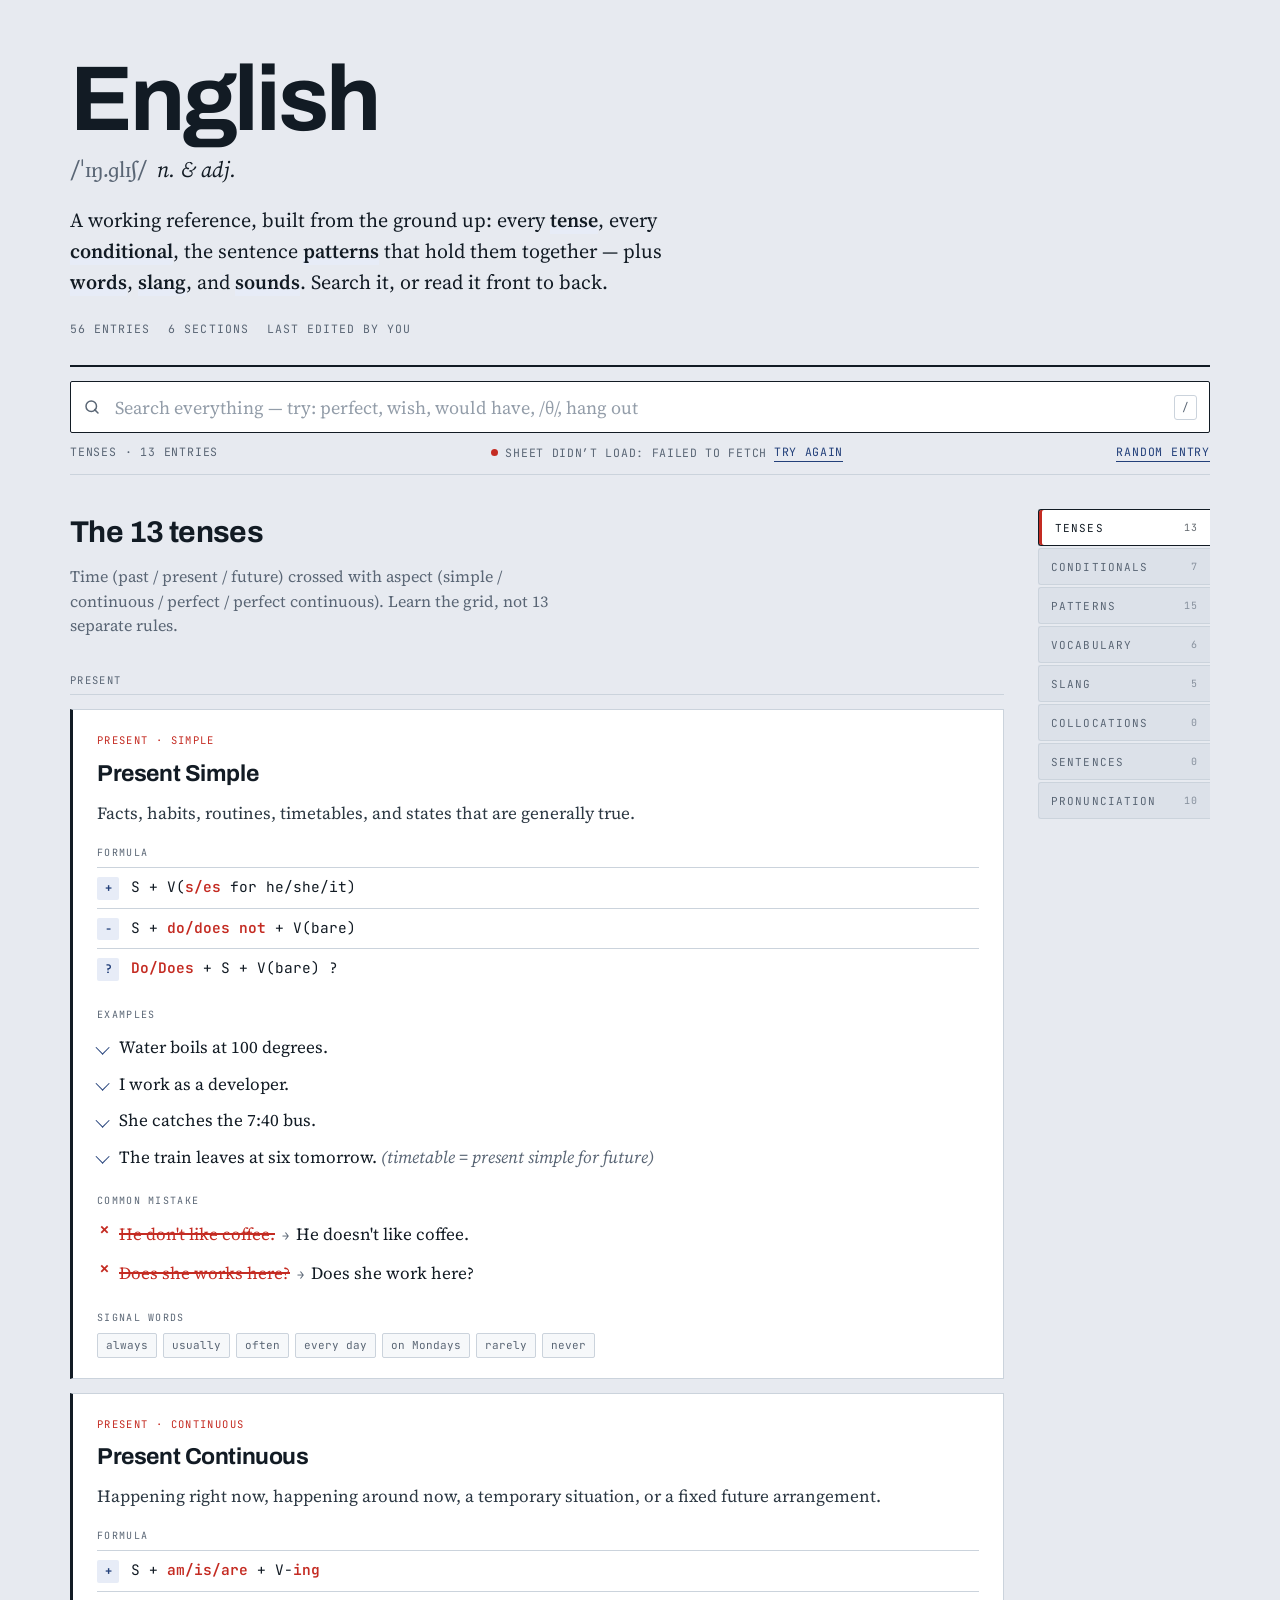
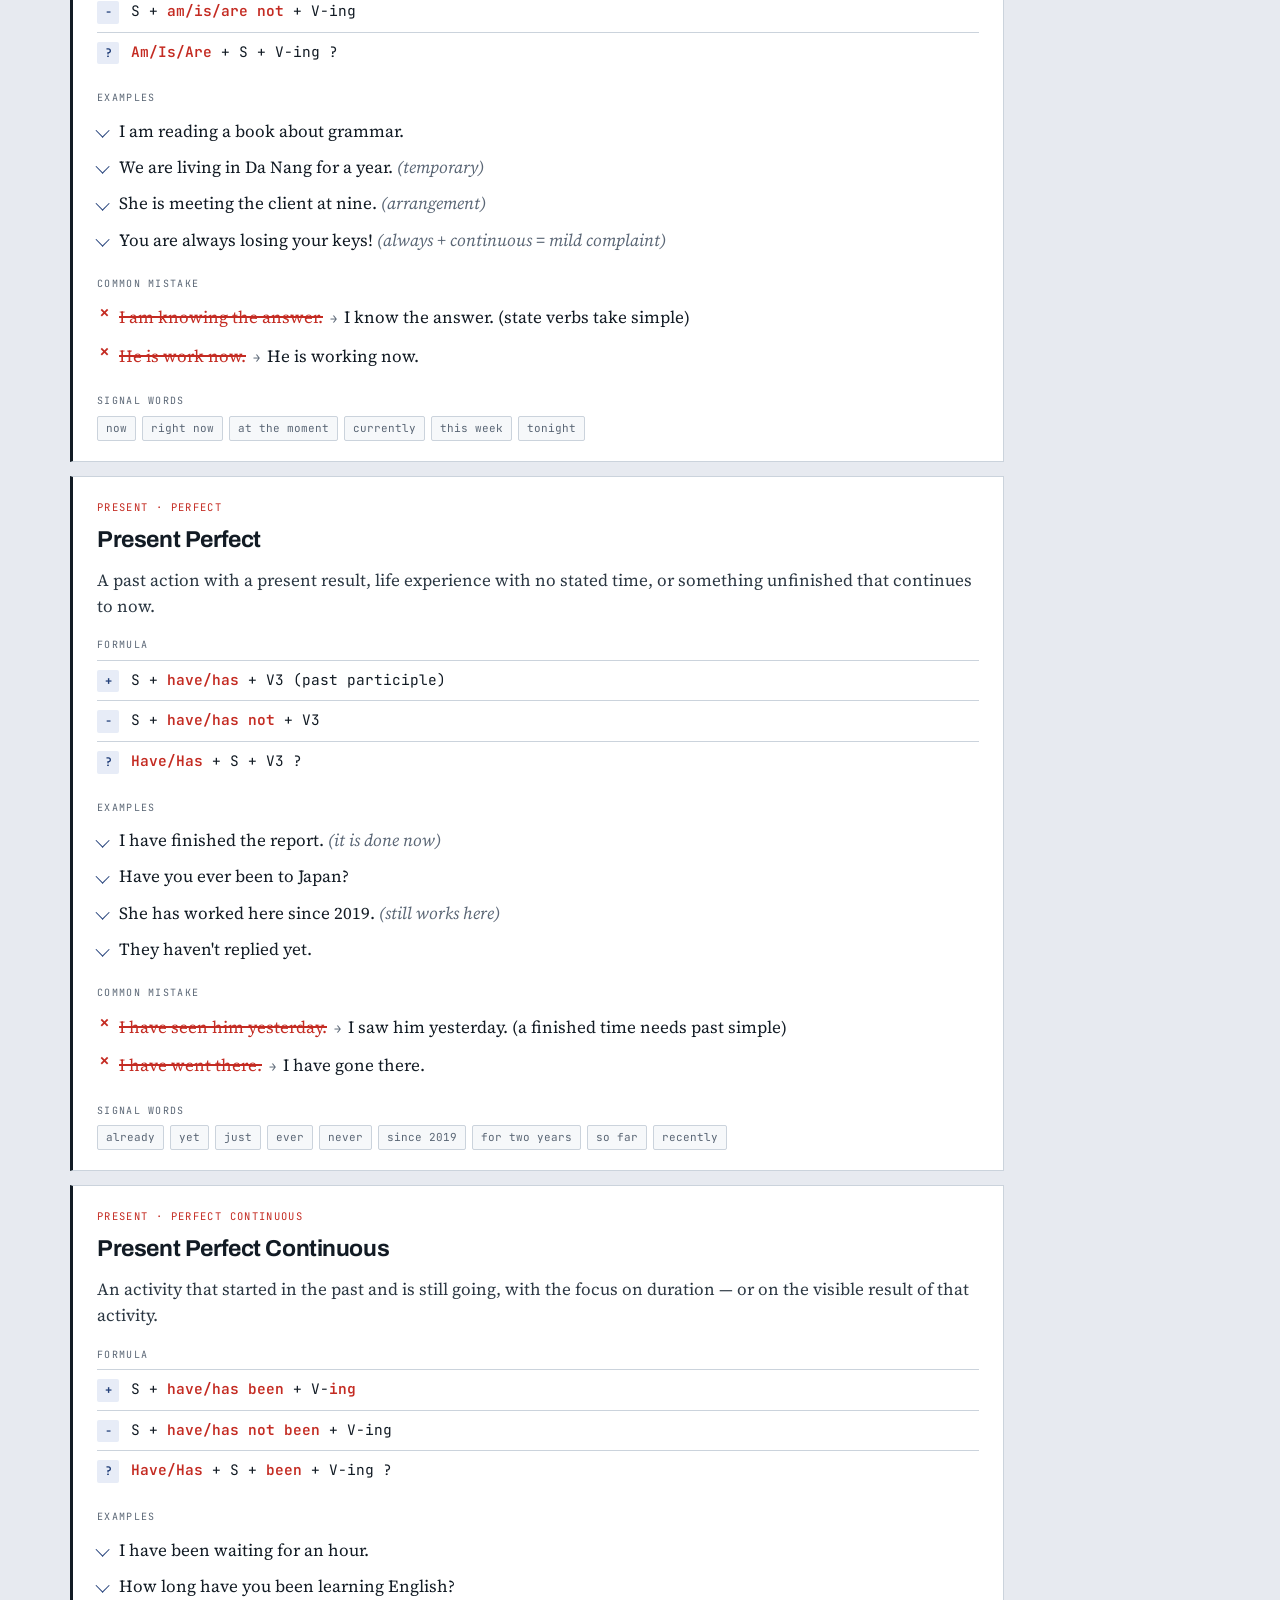
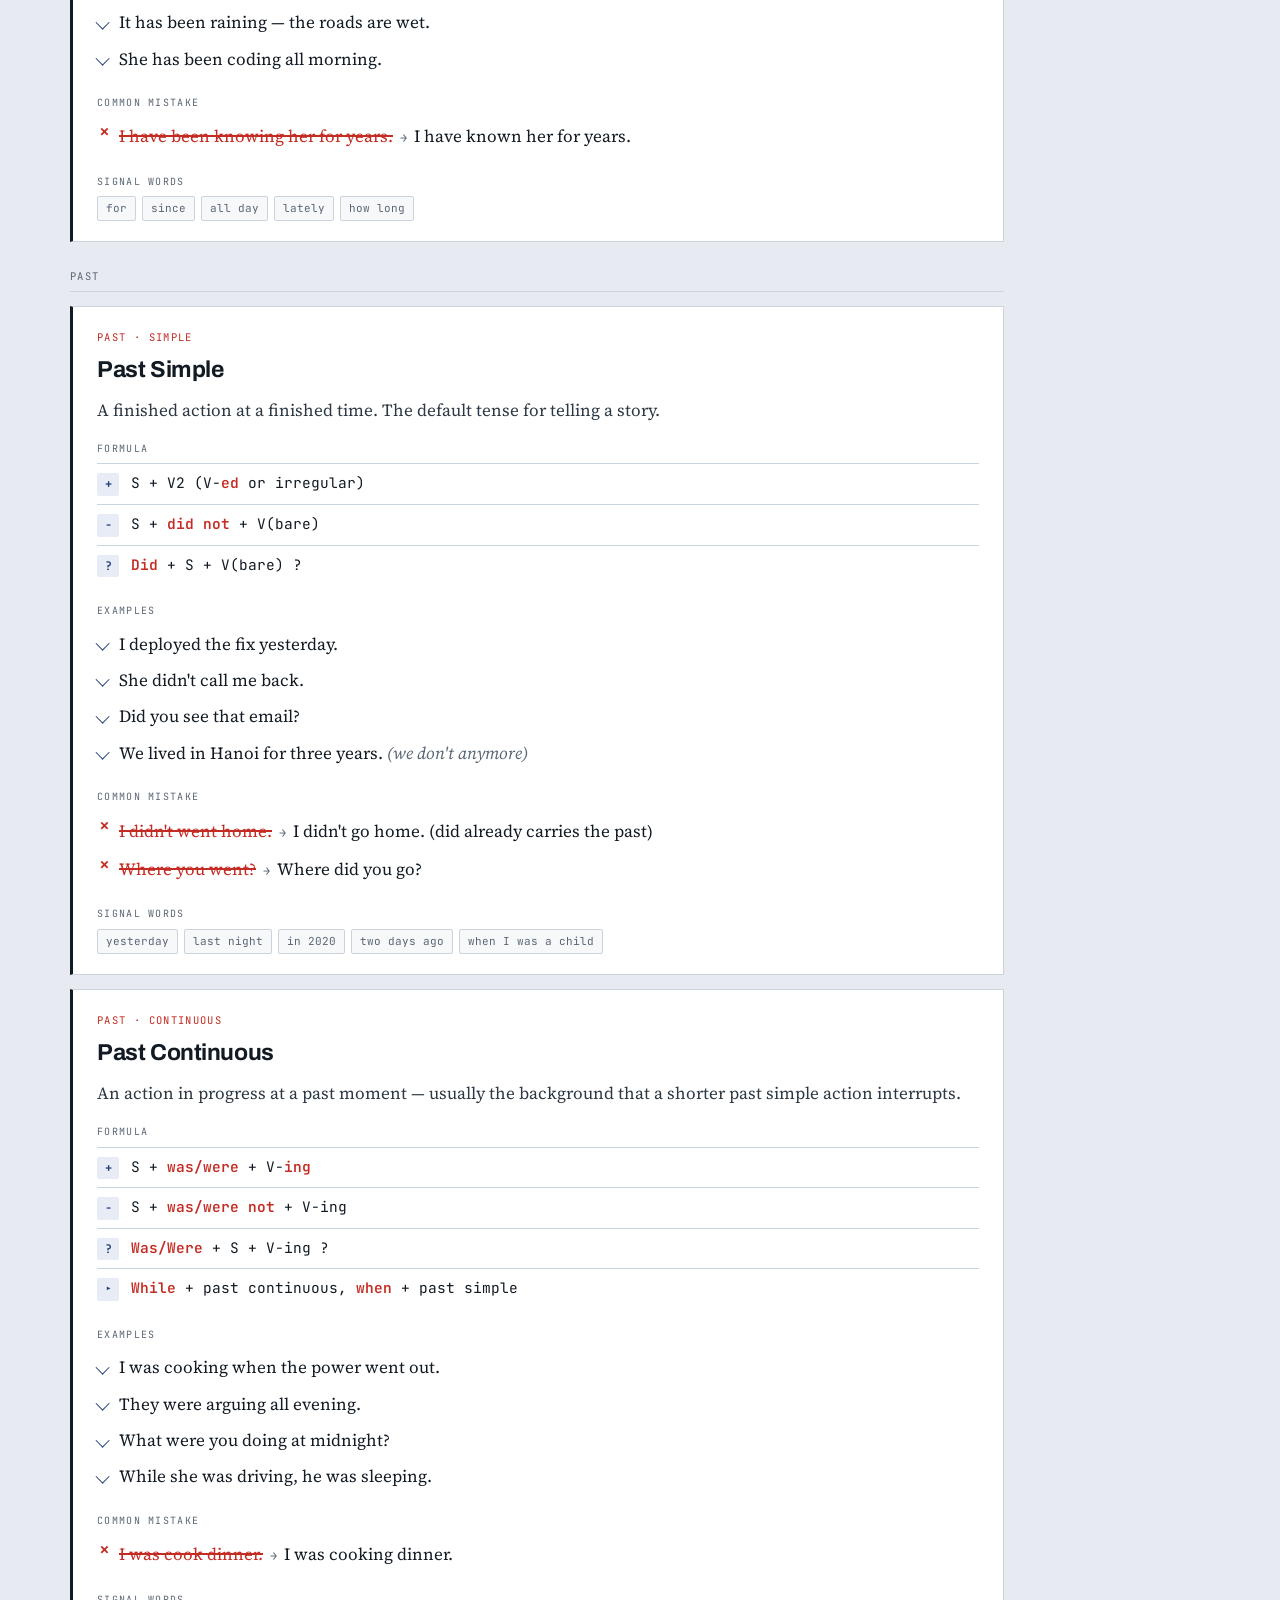
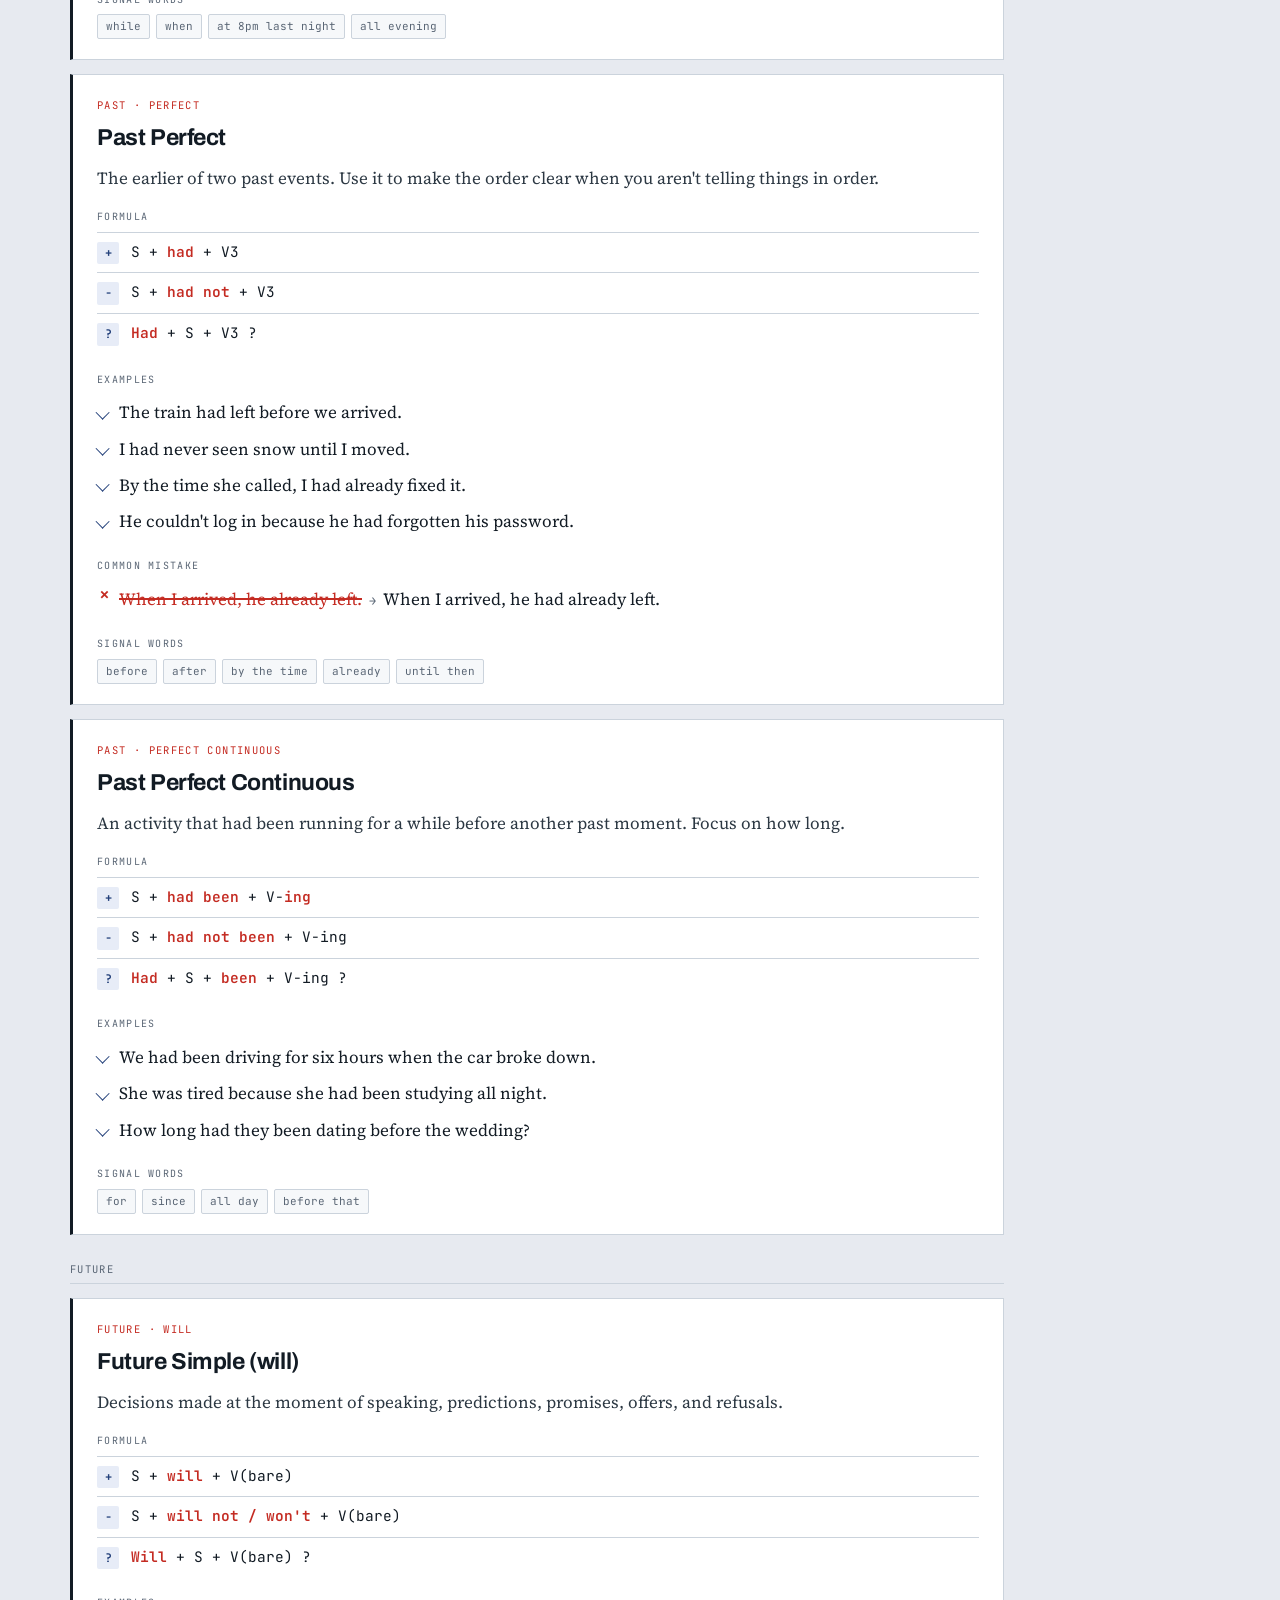
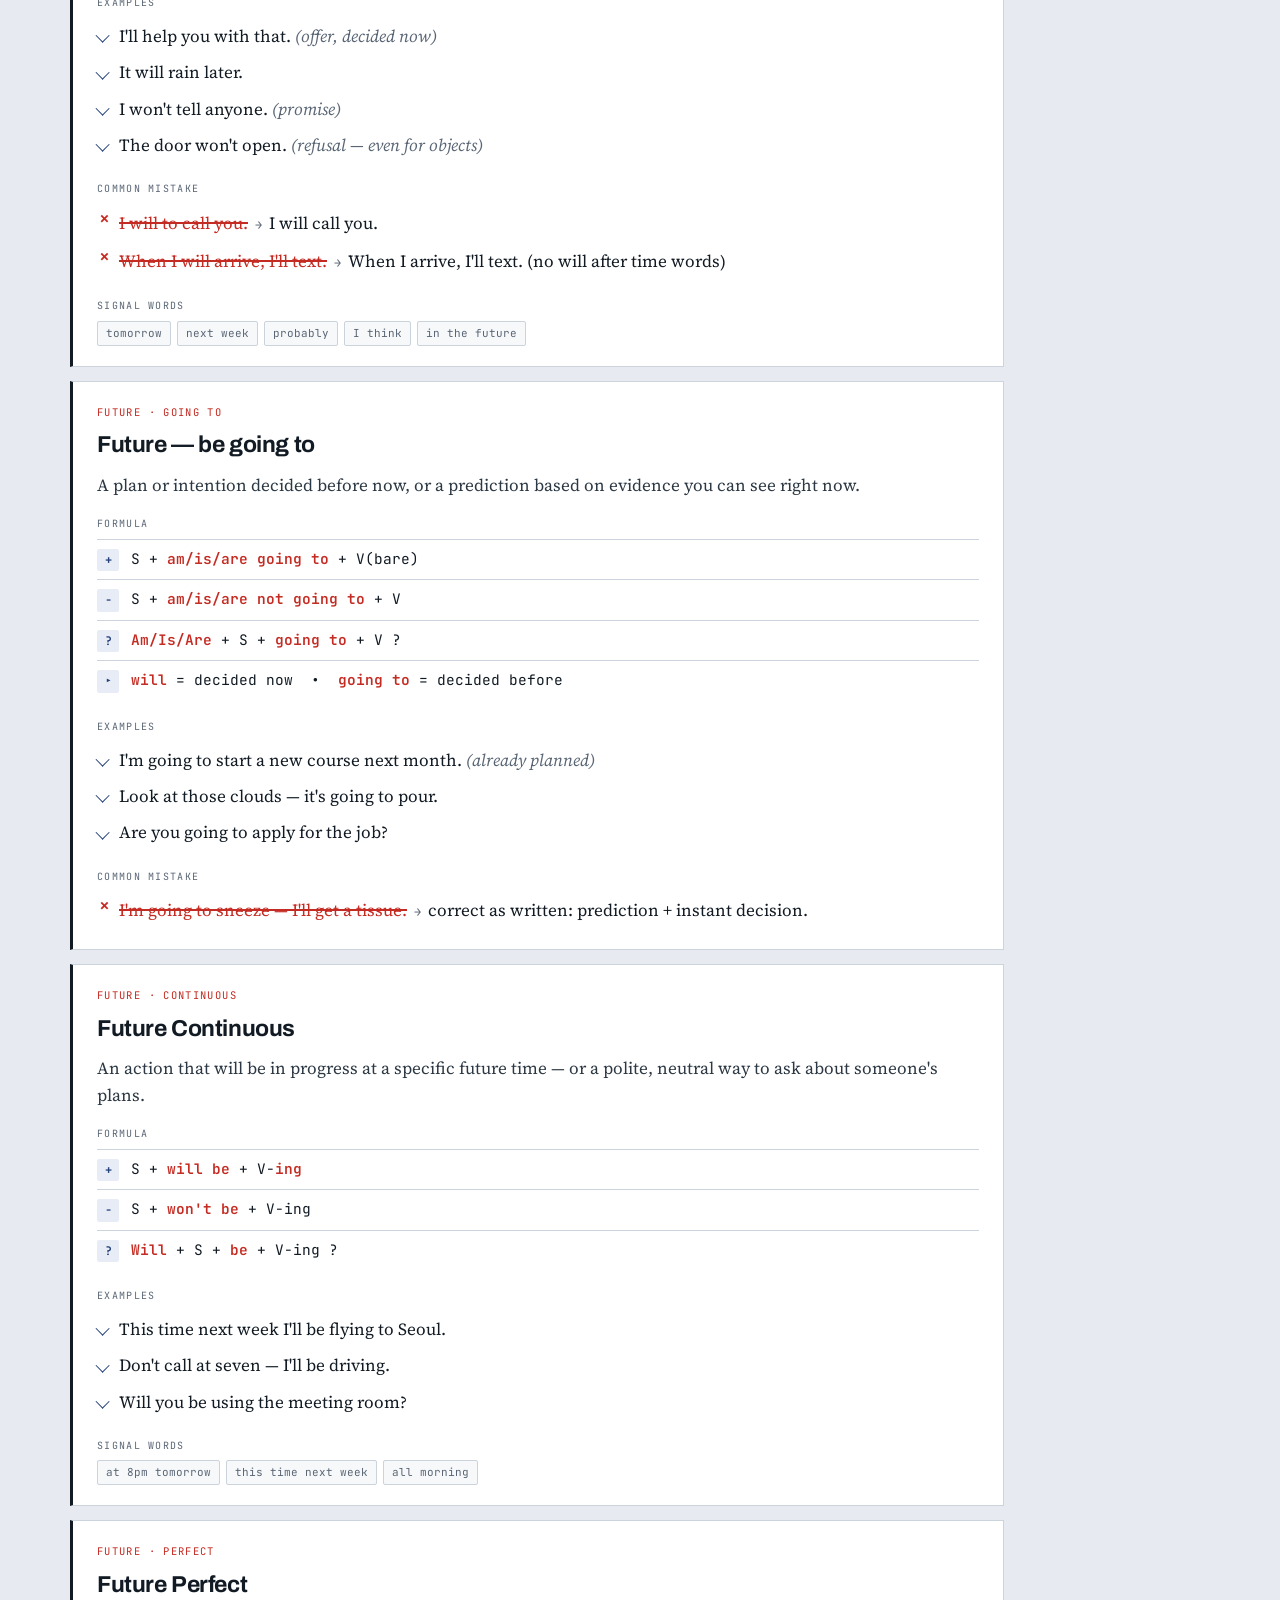
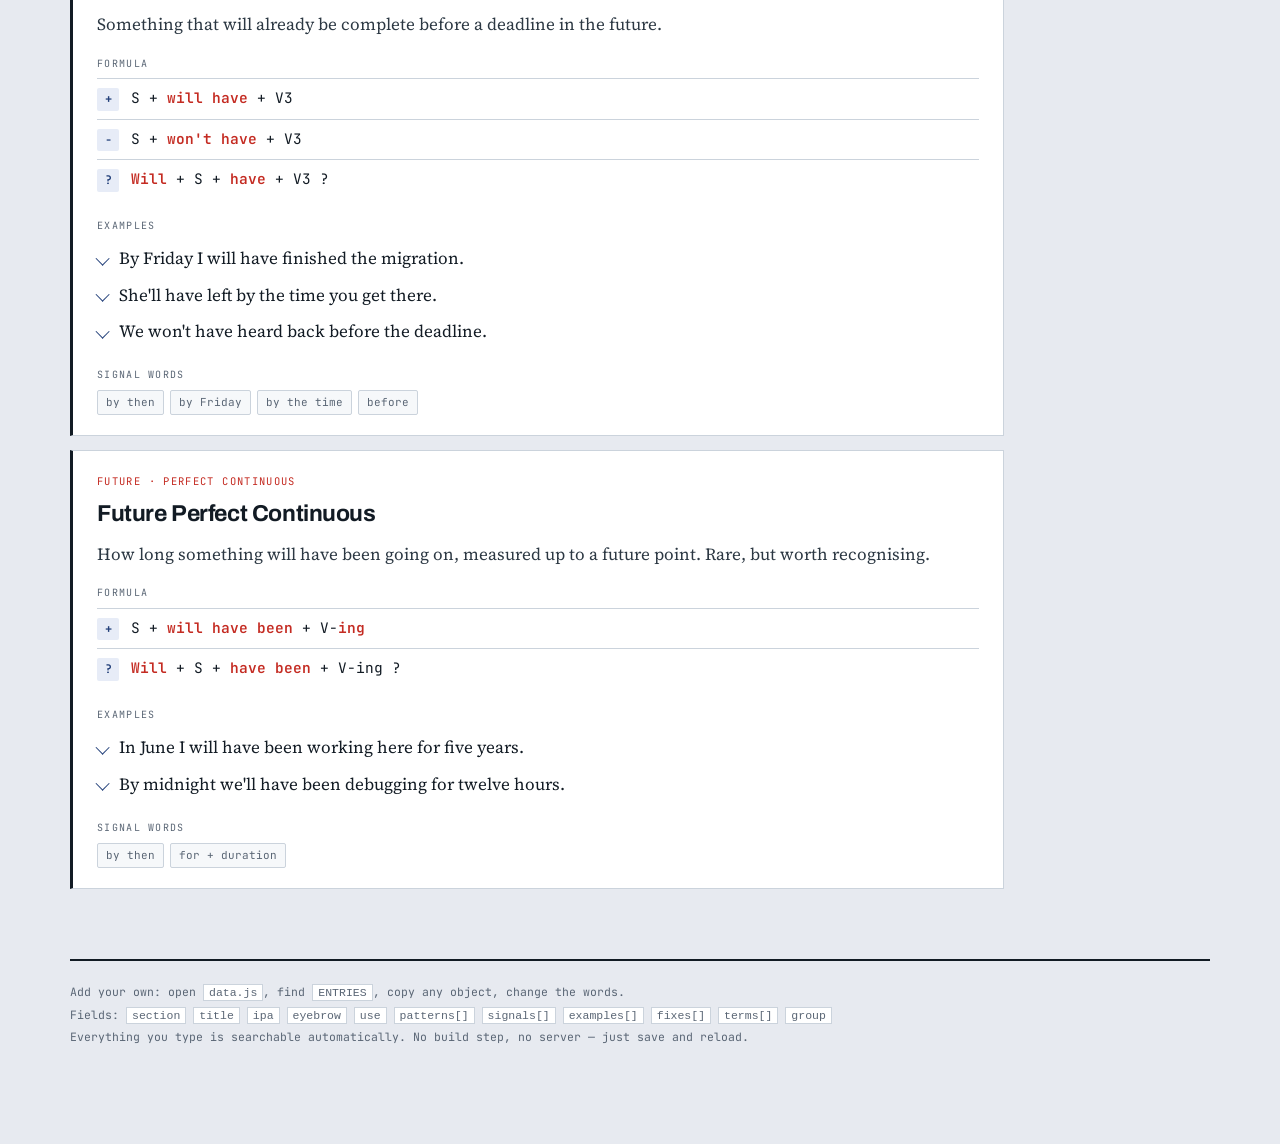
==== index.html @ af43097a "Initial commit: English reference system - index.html — main page - style.css — styles - data.js — a" ====
<!DOCTYPE html>
<html lang="en">

<head>
  <meta charset="utf-8">
  <meta name="viewport" content="width=device-width, initial-scale=1">
  <title>English Reference — tenses, conditionals, patterns</title>
  <link rel="preconnect" href="https://fonts.googleapis.com">
  <link rel="preconnect" href="https://fonts.gstatic.com" crossorigin>
  <link
    href="https://fonts.googleapis.com/css2?family=Archivo:wght@500;600;700&family=Source+Serif+4:ital,opsz,wght@0,8..60,400;0,8..60,600;1,8..60,400&family=JetBrains+Mono:wght@400;600&family=Gentium+Book+Plus&display=swap"
    rel="stylesheet">
  <link rel="stylesheet" href="style.css">
</head>

<body>
  <div class="shell">

    <header class="masthead">
      <h1 class="headword">English</h1>
      <p class="pron">/ˈɪŋ.ɡlɪʃ/ &nbsp;<em>n. &amp; adj.</em></p>
      <p class="sense">A working reference, built from the ground up: every <b>tense</b>, every <b>conditional</b>, the
        sentence <b>patterns</b> that hold them together — plus <b>words</b>, <b>slang</b>, and <b>sounds</b>. Search
        it, or read it front to back.</p>
      <div class="meta">
        <span id="metaCount">— entries</span>
        <span>6 sections</span>
        <span>Last edited by you</span>
      </div>
    </header>

    <div class="searchbar">
      <div class="searchwrap">
        <svg viewBox="0 0 24 24" fill="none" stroke-width="2" stroke-linecap="round">
          <circle cx="11" cy="11" r="7"></circle>
          <path d="M20 20l-4.5-4.5"></path>
        </svg>
        <input id="q" type="search" autocomplete="off" spellcheck="false"
          placeholder="Search everything — try: perfect, wish, would have, /θ/, hang out">
        <button id="clear" type="button">Clear</button>
        <span class="slash">/</span>
      </div>
      <div class="statusline">
        <span id="status">All sections</span>
        <span id="sync"></span>
        <button id="random" type="button">Random entry</button>
      </div>
    </div>

    <div class="layout">
      <nav id="tabs" role="tablist" aria-label="Sections"></nav>
      <main id="main"></main>
    </div>

    <footer>
      Add your own: open <code>data.js</code>, find <code>ENTRIES</code>, copy any object, change the words.<br>
      Fields: <code>section</code> <code>title</code> <code>ipa</code> <code>eyebrow</code> <code>use</code>
      <code>patterns[]</code> <code>signals[]</code> <code>examples[]</code> <code>fixes[]</code> <code>terms[]</code>
      <code>group</code><br>
      Everything you type is searchable automatically. No build step, no server — just save and reload.
    </footer>
  </div>

  <script src="data.js"></script>
  <script>
    /* SECTIONS and ENTRIES are loaded from data.js */

    /* =====================================================================
       GOOGLE SHEET
       Paste your Apps Script web app URL (ends in /exec) between the quotes.
       You can also override it per-visit with ?api=... in the address bar.
       ===================================================================== */
    const SHEET_API = "https://script.google.com/macros/s/AKfycbyXpKt--5P4Lw1YFbRyhDIwoP8zhJLT7iyj53fjy7wplPnkxyAX5TVh8UABpUz20FvjuQ/exec";

    const API_URL = new URLSearchParams(location.search).get("api") || SHEET_API;
    const TYPE_TO_SECTION = { vocab: "vocabulary", slang: "slang", collocation: "collocations", sentence: "sentences" };
    let sheetState = { status: API_URL ? "loading" : "off", msg: "", at: null };

    function fixAudioUrl(u) {
      u = String(u || "").trim();
      if (!u) return "";
      if (u.startsWith("//")) return "https:" + u;      // the API omits the scheme
      if (u.startsWith("http://")) return "https://" + u.slice(7);
      return u.startsWith("https://") ? u : "";
    }

    function sheetToEntry(item) {
      return {
        kind: "word",
        section: TYPE_TO_SECTION[item.type] || "vocabulary",
        group: "From my sheet",
        title: item.term,
        ipa: item.ipa || "",
        audio: fixAudioUrl(item.audio),
        meaning: item.meaning || "",
        example: item.example || "",
        note: item.note || "",
        tags: item.tags || [],
        added: item.added || ""
      };
    }

    async function loadSheet() {
      if (!API_URL) { sheetState = { status: "off" }; return; }
      sheetState = { status: "loading" };
      renderSync();
      try {
        const res = await fetch(API_URL + (API_URL.includes("?") ? "&" : "?") + "t=" + Date.now());
        if (!res.ok) throw new Error("HTTP " + res.status);
        const data = await res.json();
        if (!data.ok) throw new Error(data.error || "the script returned an error");

        // drop anything loaded previously, then add the fresh rows
        for (let i = ENTRIES.length - 1; i >= 0; i--) { if (ENTRIES[i].kind === "word") ENTRIES.splice(i, 1); }
        data.items.slice().reverse().forEach(it => ENTRIES.push(sheetToEntry(it)));

        sheetState = { status: "ok", count: data.items.length, at: new Date() };
        document.getElementById("metaCount").textContent = ENTRIES.length + " entries";
      } catch (err) {
        sheetState = { status: "error", msg: err.message };
      }
      render();
    }

    function renderSync() {
      const el = document.getElementById("sync");
      const s = sheetState;
      if (s.status === "off") {
        el.innerHTML = '<span class="dot off"></span>Sheet not connected';
      } else if (s.status === "loading") {
        el.innerHTML = '<span class="dot load"></span>Reading your sheet\u2026';
      } else if (s.status === "ok") {
        const t = s.at.toLocaleTimeString([], { hour: "2-digit", minute: "2-digit" });
        el.innerHTML = '<span class="dot ok"></span>' + s.count + ' from sheet \u00b7 ' + t +
          ' <button id="refresh" type="button">Refresh</button>';
      } else {
        el.innerHTML = '<span class="dot err"></span>Sheet didn\u2019t load: ' + esc(s.msg) +
          ' <button id="refresh" type="button">Try again</button>';
      }
      const r = document.getElementById("refresh");
      if (r) r.addEventListener("click", loadSheet);
    }

    /* =====================================================================
       RENDERING
       ===================================================================== */
    const esc = s => String(s).replace(/[&<>]/g, c => ({ "&": "&amp;", "<": "&lt;", ">": "&gt;" }[c]));
    // content may contain intentional <b>/<i>; escape only & then highlight
    const soft = s => String(s).replace(/&(?!(amp|lt|gt|#\d+|[a-z]+);)/gi, "&amp;");

    let query = "";
    let active = SECTIONS[0].id;

    function hl(str) {
      const t = soft(str);
      if (!query) return t;
      const re = new RegExp("(" + query.replace(/[.*+?^${}()|[\]\\]/g, "\\$&") + ")", "ig");
      // split into tags and text; only highlight inside text nodes
      return t.split(/(<[^>]*>)/g)
        .map(part => part.startsWith("<") ? part : part.replace(re, "<mark>$1</mark>"))
        .join("");
    }

    function haystack(e) {
      return JSON.stringify(e).toLowerCase();
    }

    function matches(e) { return !query || haystack(e).includes(query); }

    /* ---------------------- audio ----------------------
       Two sources, in order: the recording from the dictionary, then the
       browser's own voice. The second one always works offline and covers
       slang and whole sentences, which have no recording.
    --------------------------------------------------- */
    const CAN_SPEAK = typeof window !== "undefined" && "speechSynthesis" in window;

    function sayButton(text, audio) {
      if (!audio && !CAN_SPEAK) return "";
      return '<button class="say" type="button" data-audio="' + esc(audio || "") +
        '" data-text="' + esc(text) + '" aria-label="Say ' + esc(text) + '">' +
        (audio ? "\u25B6 say it" : "\u25B6 read it") + '</button>';
    }

    let playing = null;

    function speakIt(text, btn, hadRecording) {
      if (!CAN_SPEAK) { btn.textContent = "\u2717 no audio here"; return; }
      window.speechSynthesis.cancel();
      const u = new SpeechSynthesisUtterance(text);
      u.lang = "en-US";
      u.rate = 0.92;
      const voice = window.speechSynthesis.getVoices().find(v => /^en[-_]/i.test(v.lang));
      if (voice) u.voice = voice;
      const done = () => { btn.classList.remove("playing"); btn.textContent = hadRecording ? "\u25B6 read it" : "\u25B6 read it"; };
      u.onend = done;
      u.onerror = () => { btn.classList.remove("playing"); btn.textContent = "\u2717 no audio here"; };
      btn.classList.add("playing");
      window.speechSynthesis.speak(u);
    }

    function playFrom(btn) {
      const url = btn.dataset.audio, text = btn.dataset.text;
      if (playing) { playing.pause(); }
      document.querySelectorAll(".say.playing").forEach(x => x.classList.remove("playing"));
      if (CAN_SPEAK) window.speechSynthesis.cancel();

      if (!url) return speakIt(text, btn, false);

      const a = new Audio(url);
      playing = a;
      let switched = false;
      const fallback = () => { if (switched) return; switched = true; speakIt(text, btn, true); };
      a.addEventListener("error", fallback);
      a.addEventListener("ended", () => btn.classList.remove("playing"));
      btn.classList.add("playing");
      a.play().catch(fallback);
    }

    function wordHTML(e) {
      let h = '<article class="entry word" id="' + slug(e) + '">';
      h += '<div class="wordhead"><h3>' + hl(e.title) + '</h3>';
      if (e.ipa) h += '<span class="ipa">' + hl(e.ipa) + '</span>';
      h += sayButton(e.title, e.audio);
      h += '</div>';
      if (e.meaning) e.meaning.split("\n").forEach(m => h += '<p class="use">' + hl(m) + '</p>');
      if (e.example) h += '<ul class="ex"><li>' + hl(e.example) + '</li></ul>';
      if (e.note) h += '<p class="note">' + hl(e.note) + '</p>';
      const chips = (e.tags || []).slice();
      if (e.added) chips.push("added " + e.added);
      if (chips.length) h += '<div class="chips">' + chips.map(c => '<span class="chip">' + hl(c) + '</span>').join("") + '</div>';
      return h + '</article>';
    }

    function entryHTML(e) {
      if (e.kind === "word") return wordHTML(e);
      let h = '<article class="entry" id="' + slug(e) + '">';
      if (e.eyebrow) h += '<div class="eyebrow">' + hl(e.eyebrow) + '</div>';
      h += '<h3>' + hl(e.title) + '</h3>';
      if (e.ipa) h += '<span class="ipa">' + hl(e.ipa) + '</span>';
      if (e.use) h += '<p class="use">' + hl(e.use) + '</p>';

      if (e.patterns && e.patterns.length) {
        h += '<div class="label">Formula</div>';
        e.patterns.forEach(p => {
          h += '<div class="pattern"><span class="sign">' + soft(p.sign || "\u25B8") + '</span><span class="formula">' + hl(p.f) + '</span></div>';
        });
      }
      if (e.examples && e.examples.length) {
        h += '<div class="label">Examples</div><ul class="ex">';
        e.examples.forEach(x => h += '<li>' + hl(x) + '</li>');
        h += '</ul>';
      }
      if (e.terms && e.terms.length) {
        h += '<div class="label">Entries</div><dl class="terms">';
        e.terms.forEach(t => {
          h += '<div><dt>' + hl(t.t) + (t.ipa ? '<span class="ipa">' + soft(t.ipa) + '</span>' : '') +
            (t.reg ? '<span class="reg">' + soft(t.reg) + '</span>' : '') +
            (e.section === "vocabulary" || e.section === "slang" ? " " + sayButton(t.t, "") : "") +
            '</dt><dd>' + hl(t.d || "") +
            (t.ex ? '<span class="ex">' + hl(t.ex) + '</span>' : '') + '</dd></div>';
        });
        h += '</dl>';
      }
      if (e.fixes && e.fixes.length) {
        h += '<div class="label">Common mistake</div>';
        e.fixes.forEach(f => {
          h += '<div class="fix"><s>' + hl(f.bad) + '</s><span class="arrow">\u2192</span>' + hl(f.good) + '</div>';
        });
      }
      if (e.signals && e.signals.length) {
        h += '<div class="label">Signal words</div><div class="chips">' +
          e.signals.map(s => '<span class="chip">' + hl(s) + '</span>').join("") + '</div>';
      }
      return h + '</article>';
    }

    function slug(e) {
      return (e.section + "-" + e.title).toLowerCase().replace(/[^a-z0-9]+/g, "-").replace(/^-|-$/g, "");
    }

    function countIn(id) { return ENTRIES.filter(e => e.section === id && matches(e)).length; }

    function renderTabs() {
      document.getElementById("tabs").innerHTML = SECTIONS.map(s => {
        const n = countIn(s.id);
        return '<button class="tab" role="tab" data-id="' + s.id + '" aria-selected="' + (s.id === active) + '"' +
          (query && n === 0 ? ' style="opacity:.4"' : '') + '>' + s.label +
          '<span class="n">' + n + '</span></button>';
      }).join("");
    }

    function renderMain() {
      const main = document.getElementById("main");
      const shown = query ? SECTIONS : SECTIONS.filter(s => s.id === active);
      let html = "";
      let total = 0;

      shown.forEach(sec => {
        const list = ENTRIES.filter(e => e.section === sec.id && matches(e));
        if (query && list.length === 0) return;
        total += list.length;
        html += '<section class="sectionhead"><h2>' + (query ? sec.label : sec.title) + '</h2>' +
          (query ? '' : '<p>' + sec.blurb + '</p>') + '</section>';
        let lastGroup = null;
        list.forEach(e => {
          if (!query && e.group && e.group !== lastGroup) {
            html += '<div class="grouphead">' + e.group + '</div>';
            lastGroup = e.group;
          }
          html += entryHTML(e);
        });
      });

      if (!query && ENTRIES.filter(e => e.section === active).length === 0) {
        html += '<div class="empty"><h3>Nothing here yet</h3><p>' +
          (API_URL
            ? 'Add a row to your sheet with the type set to <b>' +
            (Object.keys(TYPE_TO_SECTION).find(k => TYPE_TO_SECTION[k] === active) || active) +
            '</b>, then hit Refresh.'
            : 'This section fills up from your Google Sheet. Paste your Apps Script web app URL into ' +
            '<b>SHEET_API</b> near the bottom of this file, or add <b>?api=YOUR_URL</b> to the address bar.') +
          '</p></div>';
      }

      if (query && total === 0) {
        html = '<div class="empty"><h3>Nothing matches \u201c' + esc(query) + '\u201d</h3>' +
          '<p>Try a shorter word, or a piece of a formula like <i>had been</i>. ' +
          'If it should be here, add it to the ENTRIES list at the top of this file.</p></div>';
      }
      main.innerHTML = html;

      const st = document.getElementById("status");
      st.textContent = query ? (total + " " + (total === 1 ? "match" : "matches") + " across all sections")
        : (SECTIONS.find(s => s.id === active).label + " \u00b7 " + countIn(active) + " entries");
    }

    function render() { renderTabs(); renderMain(); renderSync(); }

    /* --------------------------- events --------------------------- */
    document.getElementById("tabs").addEventListener("click", ev => {
      const b = ev.target.closest(".tab");
      if (!b) return;
      active = b.dataset.id;
      if (query) { query = ""; document.getElementById("q").value = ""; document.getElementById("clear").style.display = "none"; }
      history.replaceState(null, "", "#" + active);
      render();
      window.scrollTo({ top: 0, behavior: "smooth" });
    });

    const qEl = document.getElementById("q");
    qEl.addEventListener("input", () => {
      query = qEl.value.trim().toLowerCase();
      document.getElementById("clear").style.display = query ? "block" : "none";
      render();
    });
    document.getElementById("clear").addEventListener("click", () => {
      qEl.value = ""; query = ""; qEl.focus();
      document.getElementById("clear").style.display = "none";
      render();
    });
    document.addEventListener("keydown", ev => {
      if (ev.key === "/" && document.activeElement !== qEl) { ev.preventDefault(); qEl.focus(); }
      if (ev.key === "Escape" && document.activeElement === qEl) { qEl.blur(); }
    });
    document.getElementById("random").addEventListener("click", () => {
      const e = ENTRIES[Math.floor(Math.random() * ENTRIES.length)];
      qEl.value = ""; query = ""; document.getElementById("clear").style.display = "none";
      active = e.section;
      render();
      const el = document.getElementById(slug(e));
      if (el) {
        el.scrollIntoView({ behavior: "smooth", block: "center" }); el.classList.add("flash");
        setTimeout(() => el.classList.remove("flash"), 1200);
      }
    });

    document.getElementById("main").addEventListener("click", ev => {
      const b = ev.target.closest(".say");
      if (b) playFrom(b);
    });
    // Chrome loads its voice list asynchronously
    if (CAN_SPEAK) window.speechSynthesis.onvoiceschanged = () => { };

    /* --------------------------- start --------------------------- */
    const hash = location.hash.replace("#", "");
    if (SECTIONS.some(s => s.id === hash)) active = hash;
    document.getElementById("metaCount").textContent = ENTRIES.length + " entries";
    render();
    loadSheet();
  </script>
</body>

</html>
---- style.css ----
:root {
  --paper: #E7EAF0;
  --card: #FFFFFF;
  --ink: #121B24;
  --muted: #5A6675;
  --rule: #CBD3DC;
  --pen: #C42B22;
  --pen-tint: #FBEAE8;
  --indigo: #23407A;
  --indigo-tint: #E7ECF7;

  --display: "Archivo", "Helvetica Neue", Arial, sans-serif;
  --body: "Source Serif 4", Georgia, "Times New Roman", serif;
  --mono: "JetBrains Mono", ui-monospace, "SF Mono", Menlo, monospace;
  --ipa: "Gentium Book Plus", "Charis SIL", "Doulos SIL", "Source Serif 4", serif;
}

* {
  box-sizing: border-box
}

html {
  -webkit-text-size-adjust: 100%
}

body {
  margin: 0;
  background: var(--paper);
  color: var(--ink);
  font-family: var(--body);
  font-size: 17px;
  line-height: 1.55;
}

/* ---------- shell ---------- */
.shell {
  max-width: 1180px;
  margin: 0 auto;
  padding: 0 20px 96px
}

/* ---------- masthead: the page introduces itself as a dictionary entry ---------- */
.masthead {
  padding: 56px 0 28px;
  border-bottom: 2px solid var(--ink)
}

.masthead .headword {
  font-family: var(--display);
  font-weight: 700;
  font-size: clamp(46px, 9vw, 92px);
  line-height: .94;
  letter-spacing: -.035em;
  margin: 0;
}

.masthead .pron {
  font-family: var(--ipa);
  font-size: clamp(16px, 2.4vw, 22px);
  color: var(--muted);
  margin: 10px 0 0;
}

.masthead .pron em {
  font-family: var(--body);
  font-style: italic;
  color: var(--ink)
}

.masthead .sense {
  margin: 18px 0 0;
  max-width: 60ch;
  font-size: clamp(17px, 2vw, 20px);
}

.masthead .sense b {
  font-weight: 600;
  box-shadow: inset 0 -.42em 0 var(--indigo-tint);
}

.masthead .meta {
  display: flex;
  flex-wrap: wrap;
  gap: 8px 18px;
  margin-top: 22px;
  font-family: var(--mono);
  font-size: 11.5px;
  letter-spacing: .09em;
  text-transform: uppercase;
  color: var(--muted);
}

/* ---------- search ---------- */
.searchbar {
  position: sticky;
  top: 0;
  z-index: 30;
  background: var(--paper);
  padding: 14px 0 12px;
  border-bottom: 1px solid var(--rule);
}

.searchwrap {
  display: flex;
  align-items: center;
  gap: 12px;
  background: var(--card);
  border: 1.5px solid var(--ink);
  border-radius: 2px;
  padding: 0 12px;
  height: 52px;
}

.searchwrap:focus-within {
  box-shadow: 0 0 0 3px var(--indigo-tint)
}

.searchwrap svg {
  flex: none;
  width: 18px;
  height: 18px;
  stroke: var(--muted)
}

#q {
  flex: 1;
  border: 0;
  outline: 0;
  background: transparent;
  height: 100%;
  font-family: var(--body);
  font-size: 18px;
  color: var(--ink);
  min-width: 0;
}

#q::placeholder {
  color: #939DA9
}

.slash {
  font-family: var(--mono);
  font-size: 11px;
  color: var(--muted);
  border: 1px solid var(--rule);
  border-radius: 3px;
  padding: 3px 7px;
  flex: none;
}

#clear {
  display: none;
  border: 0;
  background: transparent;
  color: var(--pen);
  cursor: pointer;
  font-family: var(--mono);
  font-size: 11px;
  letter-spacing: .08em;
  text-transform: uppercase;
}

.statusline {
  display: flex;
  justify-content: space-between;
  align-items: baseline;
  gap: 16px;
  margin-top: 10px;
  font-family: var(--mono);
  font-size: 11.5px;
  letter-spacing: .07em;
  text-transform: uppercase;
  color: var(--muted);
}

.statusline button {
  border: 0;
  background: transparent;
  padding: 0;
  cursor: pointer;
  color: var(--indigo);
  font: inherit;
  letter-spacing: .07em;
  text-transform: uppercase;
  border-bottom: 1px solid currentColor;
}

/* ---------- layout: main column + thumb index ---------- */
.layout {
  display: grid;
  gap: 0 34px;
  grid-template-columns: minmax(0, 1fr) 172px;
  grid-template-areas: "main tabs";
  align-items: start;
}

main {
  grid-area: main;
  min-width: 0
}

nav {
  grid-area: tabs;
  position: sticky;
  top: 98px;
  padding-top: 34px
}

/* thumb tabs, cut into the edge of the book */
.tab {
  display: block;
  width: 100%;
  text-align: left;
  cursor: pointer;
  background: #DCE1E9;
  border: 1px solid var(--rule);
  border-right: 0;
  border-radius: 3px 0 0 3px;
  margin-bottom: 2px;
  padding: 11px 12px 10px;
  font-family: var(--mono);
  font-size: 11px;
  letter-spacing: .1em;
  text-transform: uppercase;
  color: var(--muted);
  transition: background .12s ease, color .12s ease, padding-left .12s ease;
}

.tab:hover {
  background: #E5E9F0;
  color: var(--ink)
}

.tab .n {
  float: right;
  opacity: .65;
  font-size: 10px
}

.tab[aria-selected="true"] {
  background: var(--card);
  color: var(--ink);
  border-color: var(--ink);
  border-right: 0;
  box-shadow: inset 3px 0 0 var(--pen);
  padding-left: 16px;
}

/* ---------- section intro ---------- */
.sectionhead {
  padding: 34px 0 8px
}

.sectionhead h2 {
  font-family: var(--display);
  font-weight: 700;
  font-size: 30px;
  letter-spacing: -.02em;
  margin: 0;
}

.sectionhead p {
  margin: 8px 0 0;
  color: var(--muted);
  max-width: 62ch;
  font-size: 16px
}

/* ---------- entry cards ---------- */
.entry {
  background: var(--card);
  border: 1px solid var(--rule);
  border-left: 3px solid var(--ink);
  padding: 22px 24px 20px;
  margin: 14px 0;
  scroll-margin-top: 150px;
}

.entry.flash {
  animation: flash 1.1s ease
}

@keyframes flash {
  0% {
    background: var(--indigo-tint)
  }

  100% {
    background: var(--card)
  }
}

.eyebrow {
  font-family: var(--mono);
  font-size: 10.5px;
  letter-spacing: .13em;
  text-transform: uppercase;
  color: var(--pen);
  margin-bottom: 7px;
}

.entry h3 {
  font-family: var(--display);
  font-weight: 700;
  font-size: 23px;
  letter-spacing: -.018em;
  margin: 0;
  display: inline;
}

.ipa {
  font-family: var(--ipa);
  color: var(--muted);
  font-size: 17px;
  margin-left: 9px;
  white-space: nowrap
}

.use {
  margin: 9px 0 0;
  color: #2C3843
}

.label {
  font-family: var(--mono);
  font-size: 10px;
  letter-spacing: .13em;
  text-transform: uppercase;
  color: var(--muted);
  margin: 18px 0 7px;
}

/* pattern strips — the formula, set like code */
.pattern {
  display: flex;
  align-items: baseline;
  gap: 12px;
  border-top: 1px solid var(--rule);
  padding: 8px 0;
}

.pattern:last-child {
  border-bottom: 1px solid var(--rule)
}

.sign {
  flex: none;
  width: 22px;
  text-align: center;
  font-family: var(--mono);
  font-size: 12px;
  font-weight: 600;
  color: var(--indigo);
  background: var(--indigo-tint);
  border-radius: 2px;
  padding: 2px 0;
}

.formula {
  font-family: var(--mono);
  font-size: 14.5px;
  line-height: 1.5;
  color: var(--ink);
  word-break: break-word
}

.formula b {
  color: var(--pen);
  font-weight: 600
}

ul.ex {
  list-style: none;
  margin: 0;
  padding: 0
}

ul.ex li {
  padding: 5px 0 5px 22px;
  position: relative
}

ul.ex li::before {
  content: "";
  position: absolute;
  left: 2px;
  top: .85em;
  width: 9px;
  height: 9px;
  border-left: 1.5px solid var(--indigo);
  border-bottom: 1.5px solid var(--indigo);
  transform: rotate(-45deg) translateY(-2px);
}

ul.ex li i {
  font-style: italic;
  color: var(--muted)
}

.fix {
  padding: 6px 0 6px 22px;
  position: relative
}

.fix::before {
  content: "\00d7";
  position: absolute;
  left: 2px;
  top: .05em;
  color: var(--pen);
  font-family: var(--display);
  font-weight: 700;
  font-size: 17px;
}

.fix s {
  color: var(--pen);
  text-decoration-thickness: 1.5px
}

.fix .arrow {
  color: var(--muted);
  margin: 0 7px;
  font-family: var(--mono);
  font-size: 12px
}

.chips {
  display: flex;
  flex-wrap: wrap;
  gap: 6px
}

.chip {
  font-family: var(--mono);
  font-size: 11px;
  color: var(--muted);
  border: 1px solid var(--rule);
  border-radius: 2px;
  padding: 3px 8px;
  background: #F6F8FA;
}

/* term lists — vocabulary, slang, sounds */
dl.terms {
  margin: 0;
  border-top: 1px solid var(--rule)
}

dl.terms>div {
  display: grid;
  grid-template-columns: 200px minmax(0, 1fr);
  gap: 4px 20px;
  padding: 11px 0;
  border-bottom: 1px solid var(--rule);
}

dl.terms dt {
  font-family: var(--display);
  font-weight: 600;
  font-size: 16px;
  letter-spacing: -.01em;
}

dl.terms dt .ipa {
  font-size: 14px;
  margin-left: 6px;
  display: block;
  font-weight: 400
}

dl.terms dd {
  margin: 0
}

dl.terms dd .ex {
  display: block;
  font-style: italic;
  color: var(--muted);
  margin-top: 2px
}

.reg {
  display: inline-block;
  font-family: var(--mono);
  font-size: 9.5px;
  letter-spacing: .11em;
  text-transform: uppercase;
  color: var(--pen);
  background: var(--pen-tint);
  padding: 2px 6px;
  border-radius: 2px;
  margin-left: 8px;
  vertical-align: 1px;
}

/* entries that came from the sheet */
.entry.word {
  border-left-color: var(--pen);
  padding: 16px 20px 15px
}

.wordhead {
  display: flex;
  flex-wrap: wrap;
  align-items: baseline;
  gap: 0 10px
}

.entry.word h3 {
  font-size: 20px
}

.entry.word .use {
  margin: 6px 0 0;
  font-size: 16px
}

.entry.word .note {
  margin: 8px 0 0;
  font-size: 14.5px;
  color: var(--muted);
  border-left: 2px solid var(--rule);
  padding-left: 10px
}

.entry.word .chips {
  margin-top: 11px
}

.say {
  font-family: var(--mono);
  font-size: 10.5px;
  letter-spacing: .08em;
  text-transform: uppercase;
  color: var(--indigo);
  background: var(--indigo-tint);
  border: 0;
  border-radius: 2px;
  padding: 4px 9px;
  cursor: pointer;
}

.say:hover {
  background: #D8E1F4
}

.say.playing {
  background: var(--pen-tint);
  color: var(--pen)
}

/* sheet connection */
#sync {
  display: flex;
  align-items: center;
  gap: 7px;
  flex: 1;
  justify-content: center;
  letter-spacing: .06em;
  white-space: nowrap;
  overflow: hidden;
  text-overflow: ellipsis
}

#sync button {
  border: 0;
  background: transparent;
  padding: 0;
  cursor: pointer;
  color: var(--indigo);
  font: inherit;
  letter-spacing: .06em;
  text-transform: uppercase;
  border-bottom: 1px solid currentColor
}

.dot {
  width: 7px;
  height: 7px;
  border-radius: 50%;
  flex: none;
  background: var(--rule)
}

.dot.ok {
  background: #1E8E5A
}

.dot.err {
  background: var(--pen)
}

.dot.load {
  background: var(--indigo);
  animation: pulse 1s ease-in-out infinite
}

.dot.off {
  background: #B4BDC7
}

@keyframes pulse {
  50% {
    opacity: .25
  }
}

mark {
  background: #FBE7A1;
  color: inherit;
  padding: 0 1px
}

.empty {
  background: var(--card);
  border: 1px dashed var(--rule);
  padding: 40px 26px;
  margin: 24px 0;
}

.empty h3 {
  font-family: var(--display);
  font-size: 20px;
  margin: 0 0 8px
}

.empty p {
  margin: 0;
  color: var(--muted);
  max-width: 52ch
}

.grouphead {
  font-family: var(--mono);
  font-size: 10.5px;
  letter-spacing: .13em;
  text-transform: uppercase;
  color: var(--muted);
  margin: 26px 0 2px;
  padding-bottom: 6px;
  border-bottom: 1px solid var(--rule);
}

footer {
  margin-top: 56px;
  padding-top: 20px;
  border-top: 2px solid var(--ink);
  font-family: var(--mono);
  font-size: 11.5px;
  line-height: 1.9;
  color: var(--muted);
}

footer code {
  background: var(--card);
  border: 1px solid var(--rule);
  padding: 1px 5px
}

:focus-visible {
  outline: 2.5px solid var(--pen);
  outline-offset: 2px
}

@media (max-width:860px) {
  body {
    font-size: 16px
  }

  .layout {
    grid-template-columns: minmax(0, 1fr);
    grid-template-areas: "tabs" "main";
    gap: 0
  }

  nav {
    position: sticky;
    top: 96px;
    padding: 10px 0;
    background: var(--paper);
    display: flex;
    gap: 6px;
    overflow-x: auto;
    border-bottom: 1px solid var(--rule);
    scrollbar-width: none;
  }

  nav::-webkit-scrollbar {
    display: none
  }

  .tab {
    width: auto;
    flex: none;
    margin: 0;
    border: 1px solid var(--rule);
    border-radius: 3px;
    padding: 9px 12px
  }

  .tab[aria-selected="true"] {
    border-color: var(--ink);
    box-shadow: inset 0 -3px 0 var(--pen);
    padding-left: 12px
  }

  .tab .n {
    display: none
  }

  .entry {
    padding: 18px 16px;
    border-left-width: 3px
  }

  dl.terms>div {
    grid-template-columns: minmax(0, 1fr)
  }

  .slash {
    display: none
  }
}

@media (prefers-reduced-motion:reduce) {
  * {
    animation: none !important;
    transition: none !important
  }
}

@media print {

  nav,
  .searchbar {
    display: none
  }

  .layout {
    display: block
  }

  .entry {
    break-inside: avoid;
    border: 1px solid #999
  }
}
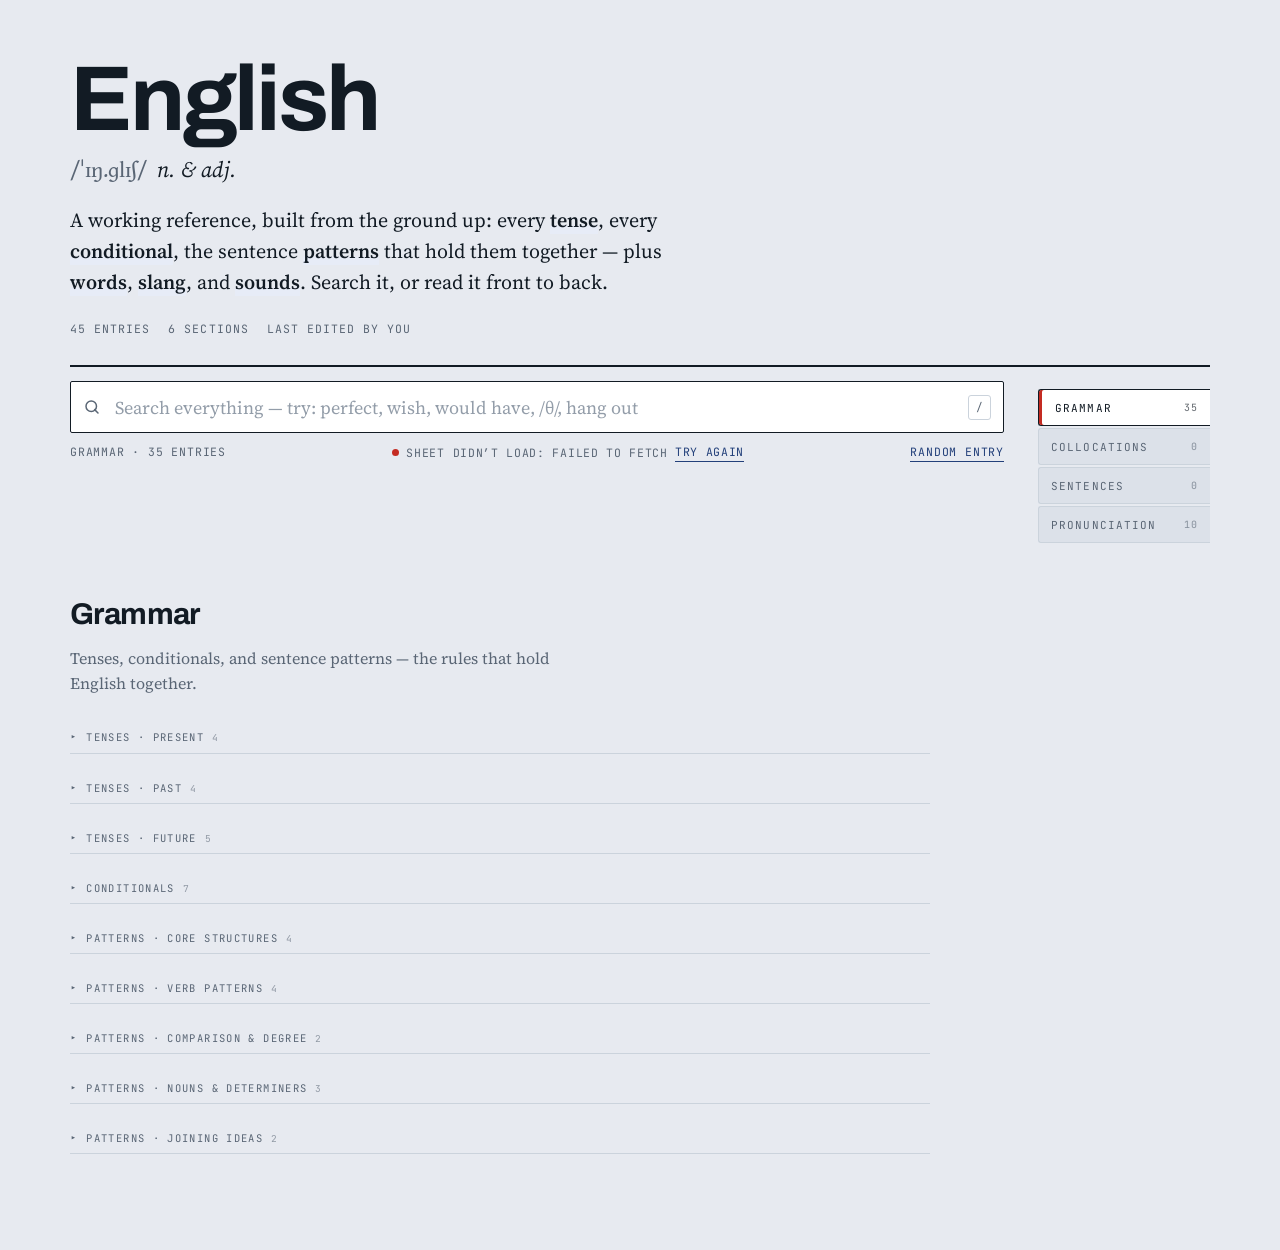
==== commit c6c0c244: "Collapsible groups, mobile polish, dump starter data - Groups (Tenses · Present, Conditionals, etc.)" ====
--- a/index.html
+++ b/index.html
@@ -44,21 +44,20 @@
         <span id="status">All sections</span>
         <span id="sync"></span>
         <button id="random" type="button">Random entry</button>
+        <select id="sortctl" aria-label="Sort order">
+          <option value="newest">Newest first</option>
+          <option value="oldest">Oldest first</option>
+          <option value="az">A – Z</option>
+          <option value="za">Z – A</option>
+        </select>
       </div>
+      <nav id="tabs" role="tablist" aria-label="Sections"></nav>
     </div>
 
     <div class="layout">
-      <nav id="tabs" role="tablist" aria-label="Sections"></nav>
       <main id="main"></main>
     </div>
 
-    <footer>
-      Add your own: open <code>data.js</code>, find <code>ENTRIES</code>, copy any object, change the words.<br>
-      Fields: <code>section</code> <code>title</code> <code>ipa</code> <code>eyebrow</code> <code>use</code>
-      <code>patterns[]</code> <code>signals[]</code> <code>examples[]</code> <code>fixes[]</code> <code>terms[]</code>
-      <code>group</code><br>
-      Everything you type is searchable automatically. No build step, no server — just save and reload.
-    </footer>
   </div>
 
   <script src="data.js"></script>
@@ -90,9 +89,11 @@
         section: TYPE_TO_SECTION[item.type] || "vocabulary",
         group: "From my sheet",
         title: item.term,
+        pos: item.pos || "",
         ipa: item.ipa || "",
         audio: fixAudioUrl(item.audio),
         meaning: item.meaning || "",
+        vietnamese: item.vietnamese || "",
         example: item.example || "",
         note: item.note || "",
         tags: item.tags || [],
@@ -150,6 +151,9 @@
 
     let query = "";
     let active = SECTIONS[0].id;
+    let sortMode = "newest";
+
+    const WORD_SECTIONS = new Set(["vocabulary", "slang", "collocations", "sentences"]);
 
     function hl(str) {
       const t = soft(str);
@@ -220,9 +224,11 @@
       let h = '<article class="entry word" id="' + slug(e) + '">';
       h += '<div class="wordhead"><h3>' + hl(e.title) + '</h3>';
       if (e.ipa) h += '<span class="ipa">' + hl(e.ipa) + '</span>';
+      if (e.pos) h += '<span class="pos-tag">' + hl(e.pos) + '</span>';
       h += sayButton(e.title, e.audio);
       h += '</div>';
       if (e.meaning) e.meaning.split("\n").forEach(m => h += '<p class="use">' + hl(m) + '</p>');
+      if (e.vietnamese) h += '<p class="vi">' + hl(e.vietnamese) + '</p>';
       if (e.example) h += '<ul class="ex"><li>' + hl(e.example) + '</li></ul>';
       if (e.note) h += '<p class="note">' + hl(e.note) + '</p>';
       const chips = (e.tags || []).slice();
@@ -289,26 +295,58 @@
       }).join("");
     }
 
+    function sortWords(arr) {
+      const words = arr.filter(e => e.kind === "word");
+      const rest = arr.filter(e => e.kind !== "word");
+      if (words.length === 0) return arr;
+      words.sort((a, b) => {
+        if (sortMode === "newest") return (b.added || "").localeCompare(a.added || "");
+        if (sortMode === "oldest") return (a.added || "").localeCompare(b.added || "");
+        if (sortMode === "az") return (a.title || "").localeCompare(b.title || "", undefined, { sensitivity: "base" });
+        /* za */ return (b.title || "").localeCompare(a.title || "", undefined, { sensitivity: "base" });
+      });
+      return rest.concat(words);
+    }
+
     function renderMain() {
       const main = document.getElementById("main");
       const shown = query ? SECTIONS : SECTIONS.filter(s => s.id === active);
       let html = "";
       let total = 0;
 
+      /* show sort control only when a word-bearing section is visible */
+      const sortEl = document.getElementById("sortctl");
+      const showSort = !query && WORD_SECTIONS.has(active);
+      sortEl.style.display = showSort ? "" : "none";
+
       shown.forEach(sec => {
-        const list = ENTRIES.filter(e => e.section === sec.id && matches(e));
+        let list = ENTRIES.filter(e => e.section === sec.id && matches(e));
         if (query && list.length === 0) return;
+        list = sortWords(list);
         total += list.length;
         html += '<section class="sectionhead"><h2>' + (query ? sec.label : sec.title) + '</h2>' +
           (query ? '' : '<p>' + sec.blurb + '</p>') + '</section>';
-        let lastGroup = null;
-        list.forEach(e => {
-          if (!query && e.group && e.group !== lastGroup) {
-            html += '<div class="grouphead">' + e.group + '</div>';
-            lastGroup = e.group;
-          }
-          html += entryHTML(e);
-        });
+
+        if (query) {
+          list.forEach(e => html += entryHTML(e));
+        } else {
+          // Group entries, then wrap each group in a collapsible <details>
+          const groups = [];
+          let cur = null;
+          list.forEach(e => {
+            const g = e.group || "";
+            if (!cur || cur.name !== g) { cur = { name: g, items: [] }; groups.push(cur); }
+            cur.items.push(e);
+          });
+          groups.forEach(g => {
+            if (g.name) {
+              html += '<details class="group"><summary class="grouphead">' +
+                g.name + '<span class="n">' + g.items.length + '</span></summary>';
+            }
+            g.items.forEach(e => html += entryHTML(e));
+            if (g.name) html += '</details>';
+          });
+        }
       });
 
       if (!query && ENTRIES.filter(e => e.section === active).length === 0) {
@@ -374,6 +412,11 @@
       }
     });
 
+    document.getElementById("sortctl").addEventListener("change", ev => {
+      sortMode = ev.target.value;
+      render();
+    });
+
     document.getElementById("main").addEventListener("click", ev => {
       const b = ev.target.closest(".say");
       if (b) playFrom(b);
--- a/style.css
+++ b/style.css
@@ -97,7 +97,6 @@
   z-index: 30;
   background: var(--paper);
   padding: 14px 0 12px;
-  border-bottom: 1px solid var(--rule);
 }
 
 .searchwrap {
@@ -185,25 +184,61 @@
   border-bottom: 1px solid currentColor;
 }
 
-/* ---------- layout: main column + thumb index ---------- */
+/* ---------- sort control ---------- */
+#sortctl {
+  font-family: var(--mono);
+  font-size: 11px;
+  letter-spacing: .07em;
+  text-transform: uppercase;
+  color: var(--indigo);
+  background: transparent;
+  border: 1px solid var(--rule);
+  border-radius: 2px;
+  padding: 3px 6px;
+  cursor: pointer;
+  appearance: auto;
+}
+
+#sortctl:hover {
+  border-color: var(--indigo)
+}
+
+/* ---------- layout ---------- */
 .layout {
-  display: grid;
-  gap: 0 34px;
-  grid-template-columns: minmax(0, 1fr) 172px;
-  grid-template-areas: "main tabs";
-  align-items: start;
+  max-width: 100%;
 }
 
 main {
-  grid-area: main;
-  min-width: 0
+  min-width: 0;
+  max-width: 860px;
+  position: relative;
+  z-index: 1
 }
 
 nav {
-  grid-area: tabs;
-  position: sticky;
-  top: 98px;
-  padding-top: 34px
+  display: none
+}
+
+/* desktop: nav becomes a sidebar */
+@media (min-width:861px) {
+  .searchbar {
+    display: grid;
+    grid-template-columns: minmax(0, 1fr) 172px;
+    gap: 0 34px;
+    align-items: start;
+  }
+
+  .searchbar > .searchwrap,
+  .searchbar > .statusline {
+    grid-column: 1;
+  }
+
+  nav {
+    display: block;
+    grid-column: 2;
+    grid-row: 1 / 4;
+    padding-top: 8px;
+  }
 }
 
 /* thumb tabs, cut into the edge of the book */
@@ -494,6 +529,26 @@
   vertical-align: 1px;
 }
 
+.pos-tag {
+  font-family: var(--mono);
+  font-size: 10px;
+  letter-spacing: .08em;
+  text-transform: uppercase;
+  color: var(--indigo);
+  background: var(--indigo-tint);
+  padding: 2px 7px;
+  border-radius: 2px;
+  margin-left: 8px;
+  vertical-align: 2px;
+}
+
+.vi {
+  margin: 4px 0 0;
+  font-size: 15px;
+  color: var(--muted);
+  font-style: italic;
+}
+
 /* entries that came from the sheet */
 .entry.word {
   border-left-color: var(--pen);
@@ -631,15 +686,40 @@
   max-width: 52ch
 }
 
+.group {
+  margin: 26px 0 0;
+}
+
 .grouphead {
   font-family: var(--mono);
   font-size: 10.5px;
   letter-spacing: .13em;
   text-transform: uppercase;
   color: var(--muted);
-  margin: 26px 0 2px;
-  padding-bottom: 6px;
+  padding: 0 0 6px;
   border-bottom: 1px solid var(--rule);
+  cursor: pointer;
+  list-style: none;
+  display: flex;
+  align-items: baseline;
+  gap: 8px;
+}
+
+.grouphead::-webkit-details-marker { display: none; }
+
+.grouphead::before {
+  content: "▸";
+  font-size: 11px;
+  transition: transform .15s ease;
+}
+
+.group[open] > .grouphead::before {
+  transform: rotate(90deg);
+}
+
+.grouphead .n {
+  font-size: 9.5px;
+  opacity: .6;
 }
 
 footer {
@@ -665,24 +745,59 @@
 
 @media (max-width:860px) {
   body {
-    font-size: 16px
+    font-size: 15px
+  }
+
+  .masthead {
+    padding: 24px 0 16px
+  }
+
+  .masthead .headword {
+    font-size: 36px
+  }
+
+  .masthead .pron {
+    font-size: 14px;
+    margin: 6px 0 0
+  }
+
+  .masthead .sense {
+    display: none
+  }
+
+  .masthead .meta {
+    margin-top: 10px;
+    font-size: 10px;
+    gap: 6px 12px
+  }
+
+  .searchbar {
+    padding: 8px 0 6px
+  }
+
+  .searchwrap {
+    height: 42px;
+    padding: 0 10px
+  }
+
+  #q {
+    font-size: 15px
+  }
+
+  .statusline {
+    margin-top: 6px;
+    font-size: 10px
   }
 
   .layout {
-    grid-template-columns: minmax(0, 1fr);
-    grid-template-areas: "tabs" "main";
-    gap: 0
+    display: block
   }
 
   nav {
-    position: sticky;
-    top: 96px;
-    padding: 10px 0;
-    background: var(--paper);
     display: flex;
-    gap: 6px;
+    gap: 5px;
+    padding: 6px 0 0;
     overflow-x: auto;
-    border-bottom: 1px solid var(--rule);
     scrollbar-width: none;
   }
 
@@ -696,22 +811,36 @@
     margin: 0;
     border: 1px solid var(--rule);
     border-radius: 3px;
-    padding: 9px 12px
+    padding: 7px 10px;
+    font-size: 10px
   }
 
   .tab[aria-selected="true"] {
     border-color: var(--ink);
     box-shadow: inset 0 -3px 0 var(--pen);
-    padding-left: 12px
+    padding-left: 10px
   }
 
   .tab .n {
     display: none
   }
 
+  .sectionhead {
+    padding: 20px 0 6px
+  }
+
+  .sectionhead h2 {
+    font-size: 22px
+  }
+
+  .sectionhead p {
+    font-size: 14px
+  }
+
   .entry {
-    padding: 18px 16px;
-    border-left-width: 3px
+    padding: 14px 12px;
+    border-left-width: 3px;
+    margin: 10px 0
   }
 
   dl.terms>div {
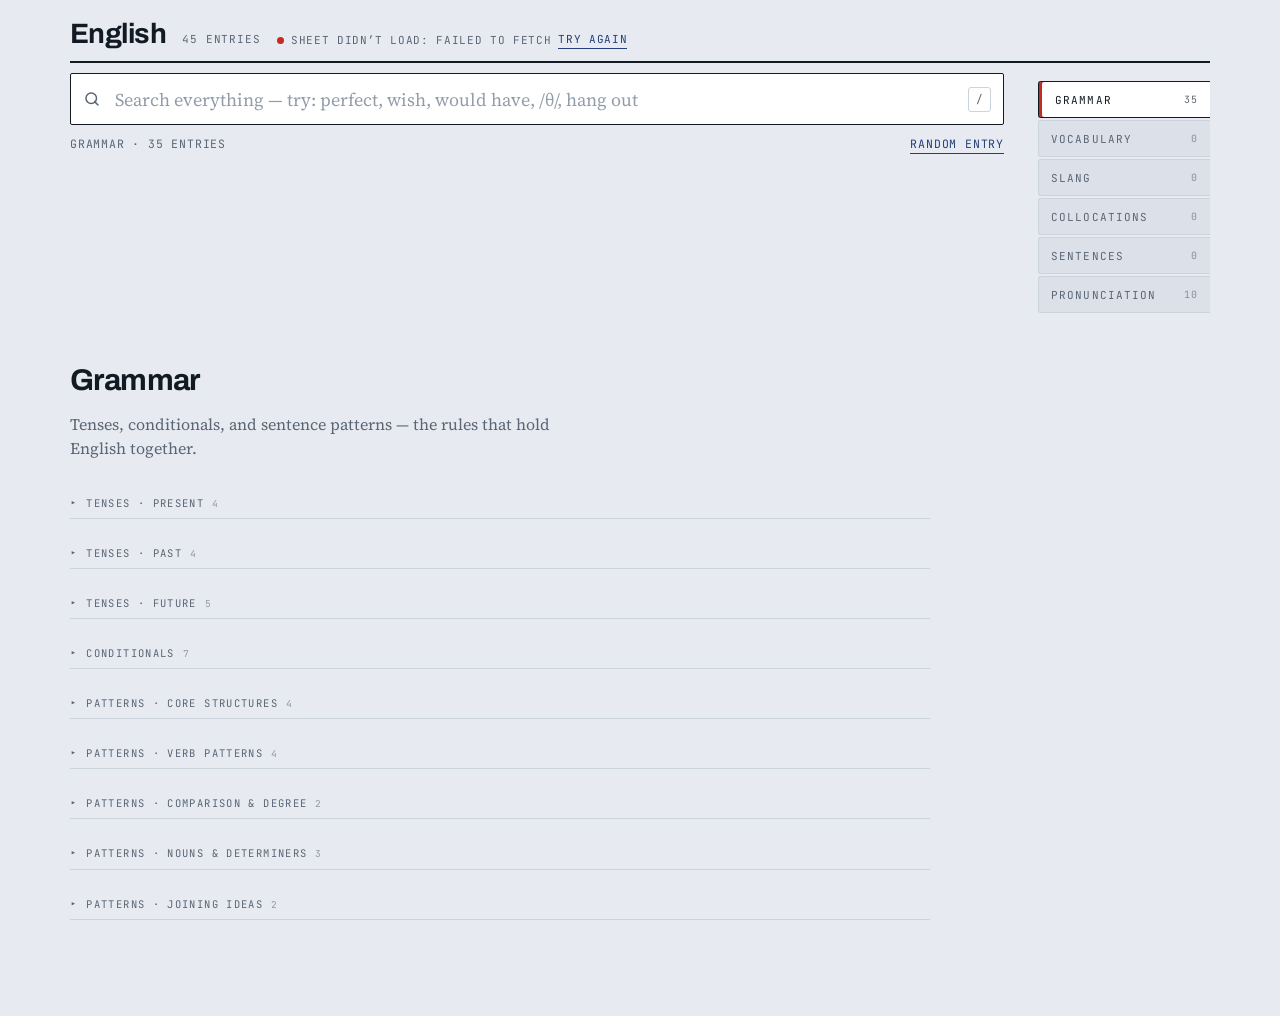
==== commit 769509da: "Compact extension popup, settings behind collapsible toggle - Removed header, merged all controls in" ====
--- a/index.html
+++ b/index.html
@@ -18,14 +18,9 @@
 
     <header class="masthead">
       <h1 class="headword">English</h1>
-      <p class="pron">/ˈɪŋ.ɡlɪʃ/ &nbsp;<em>n. &amp; adj.</em></p>
-      <p class="sense">A working reference, built from the ground up: every <b>tense</b>, every <b>conditional</b>, the
-        sentence <b>patterns</b> that hold them together — plus <b>words</b>, <b>slang</b>, and <b>sounds</b>. Search
-        it, or read it front to back.</p>
       <div class="meta">
         <span id="metaCount">— entries</span>
-        <span>6 sections</span>
-        <span>Last edited by you</span>
+        <span id="sync"></span>
       </div>
     </header>
 
@@ -42,7 +37,6 @@
       </div>
       <div class="statusline">
         <span id="status">All sections</span>
-        <span id="sync"></span>
         <button id="random" type="button">Random entry</button>
         <select id="sortctl" aria-label="Sort order">
           <option value="newest">Newest first</option>
--- a/style.css
+++ b/style.css
@@ -39,53 +39,32 @@
   padding: 0 20px 96px
 }
 
-/* ---------- masthead: the page introduces itself as a dictionary entry ---------- */
+/* ---------- masthead ---------- */
 .masthead {
-  padding: 56px 0 28px;
-  border-bottom: 2px solid var(--ink)
+  padding: 20px 0 12px;
+  border-bottom: 2px solid var(--ink);
+  display: flex;
+  align-items: baseline;
+  gap: 16px;
+  flex-wrap: wrap;
 }
 
 .masthead .headword {
   font-family: var(--display);
   font-weight: 700;
-  font-size: clamp(46px, 9vw, 92px);
-  line-height: .94;
-  letter-spacing: -.035em;
+  font-size: 28px;
+  line-height: 1;
+  letter-spacing: -.02em;
   margin: 0;
-}
-
-.masthead .pron {
-  font-family: var(--ipa);
-  font-size: clamp(16px, 2.4vw, 22px);
-  color: var(--muted);
-  margin: 10px 0 0;
-}
-
-.masthead .pron em {
-  font-family: var(--body);
-  font-style: italic;
-  color: var(--ink)
-}
-
-.masthead .sense {
-  margin: 18px 0 0;
-  max-width: 60ch;
-  font-size: clamp(17px, 2vw, 20px);
-}
-
-.masthead .sense b {
-  font-weight: 600;
-  box-shadow: inset 0 -.42em 0 var(--indigo-tint);
 }
 
 .masthead .meta {
   display: flex;
   flex-wrap: wrap;
-  gap: 8px 18px;
-  margin-top: 22px;
-  font-family: var(--mono);
-  font-size: 11.5px;
-  letter-spacing: .09em;
+  gap: 8px 16px;
+  font-family: var(--mono);
+  font-size: 11px;
+  letter-spacing: .08em;
   text-transform: uppercase;
   color: var(--muted);
 }
@@ -96,7 +75,7 @@
   top: 0;
   z-index: 30;
   background: var(--paper);
-  padding: 14px 0 12px;
+  padding: 10px 0 8px;
 }
 
 .searchwrap {
@@ -748,35 +727,12 @@
     font-size: 15px
   }
 
-  .masthead {
-    padding: 24px 0 16px
-  }
-
-  .masthead .headword {
-    font-size: 36px
-  }
-
-  .masthead .pron {
-    font-size: 14px;
-    margin: 6px 0 0
-  }
-
-  .masthead .sense {
-    display: none
-  }
-
-  .masthead .meta {
-    margin-top: 10px;
-    font-size: 10px;
-    gap: 6px 12px
-  }
-
   .searchbar {
-    padding: 8px 0 6px
+    padding: 6px 0 4px
   }
 
   .searchwrap {
-    height: 42px;
+    height: 40px;
     padding: 0 10px
   }
 
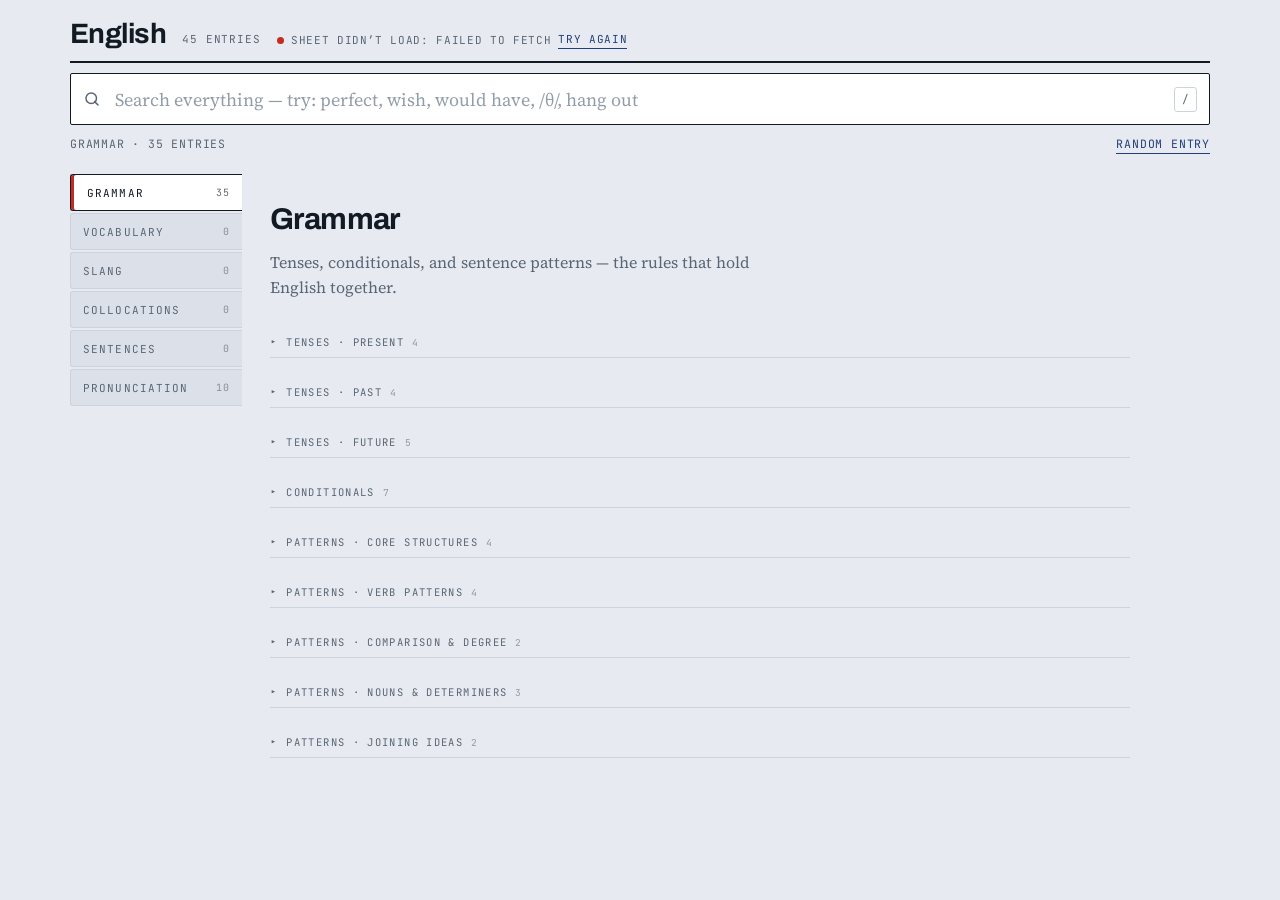
==== commit 5066d023: "Nav as sticky aside sidebar on desktop, horizontal on mobile - Desktop: aside with nav tabs sticks t" ====
--- a/index.html
+++ b/index.html
@@ -45,10 +45,12 @@
           <option value="za">Z – A</option>
         </select>
       </div>
-      <nav id="tabs" role="tablist" aria-label="Sections"></nav>
     </div>
 
     <div class="layout">
+      <aside>
+        <nav id="tabs" role="tablist" aria-label="Sections"></nav>
+      </aside>
       <main id="main"></main>
     </div>
 
--- a/style.css
+++ b/style.css
@@ -184,39 +184,36 @@
 
 /* ---------- layout ---------- */
 .layout {
-  max-width: 100%;
+  display: flex;
+  gap: 0;
+}
+
+aside {
+  display: none;
 }
 
 main {
   min-width: 0;
-  max-width: 860px;
+  flex: 1;
   position: relative;
   z-index: 1
 }
 
-nav {
-  display: none
-}
-
-/* desktop: nav becomes a sidebar */
+/* desktop: aside is a fixed sidebar */
 @media (min-width:861px) {
-  .searchbar {
-    display: grid;
-    grid-template-columns: minmax(0, 1fr) 172px;
-    gap: 0 34px;
-    align-items: start;
-  }
-
-  .searchbar > .searchwrap,
-  .searchbar > .statusline {
-    grid-column: 1;
-  }
-
-  nav {
+  aside {
     display: block;
-    grid-column: 2;
-    grid-row: 1 / 4;
-    padding-top: 8px;
+    width: 172px;
+    flex: none;
+    position: sticky;
+    top: 80px;
+    align-self: flex-start;
+    padding-top: 12px;
+    margin-right: 28px;
+  }
+
+  main {
+    max-width: 860px;
   }
 }
 
@@ -746,13 +743,22 @@
   }
 
   .layout {
-    display: block
+    display: block;
+  }
+
+  aside {
+    display: block;
+    position: sticky;
+    top: 68px;
+    z-index: 20;
+    background: var(--paper);
+    padding: 6px 0;
+    border-bottom: 1px solid var(--rule);
   }
 
   nav {
     display: flex;
     gap: 5px;
-    padding: 6px 0 0;
     overflow-x: auto;
     scrollbar-width: none;
   }
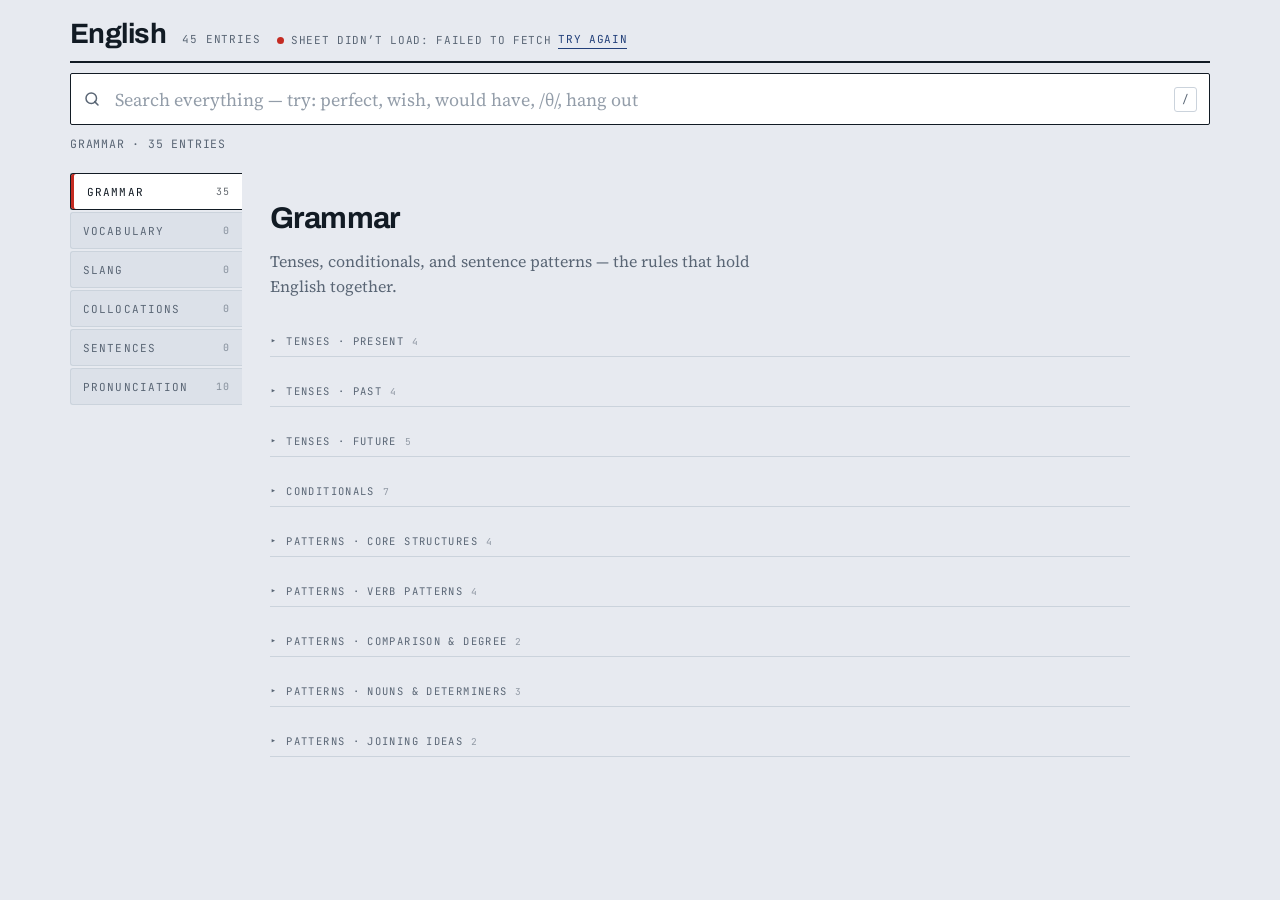
==== commit ec67b62b: "Remove Random Entry feature Co-Authored-By: Claude Opus 4.6 (1M context) <noreply@anthropic.com>" ====
--- a/index.html
+++ b/index.html
@@ -37,7 +37,7 @@
       </div>
       <div class="statusline">
         <span id="status">All sections</span>
-        <button id="random" type="button">Random entry</button>
+
         <select id="sortctl" aria-label="Sort order">
           <option value="newest">Newest first</option>
           <option value="oldest">Oldest first</option>
@@ -396,17 +396,7 @@
       if (ev.key === "/" && document.activeElement !== qEl) { ev.preventDefault(); qEl.focus(); }
       if (ev.key === "Escape" && document.activeElement === qEl) { qEl.blur(); }
     });
-    document.getElementById("random").addEventListener("click", () => {
-      const e = ENTRIES[Math.floor(Math.random() * ENTRIES.length)];
-      qEl.value = ""; query = ""; document.getElementById("clear").style.display = "none";
-      active = e.section;
-      render();
-      const el = document.getElementById(slug(e));
-      if (el) {
-        el.scrollIntoView({ behavior: "smooth", block: "center" }); el.classList.add("flash");
-        setTimeout(() => el.classList.remove("flash"), 1200);
-      }
-    });
+
 
     document.getElementById("sortctl").addEventListener("change", ev => {
       sortMode = ev.target.value;
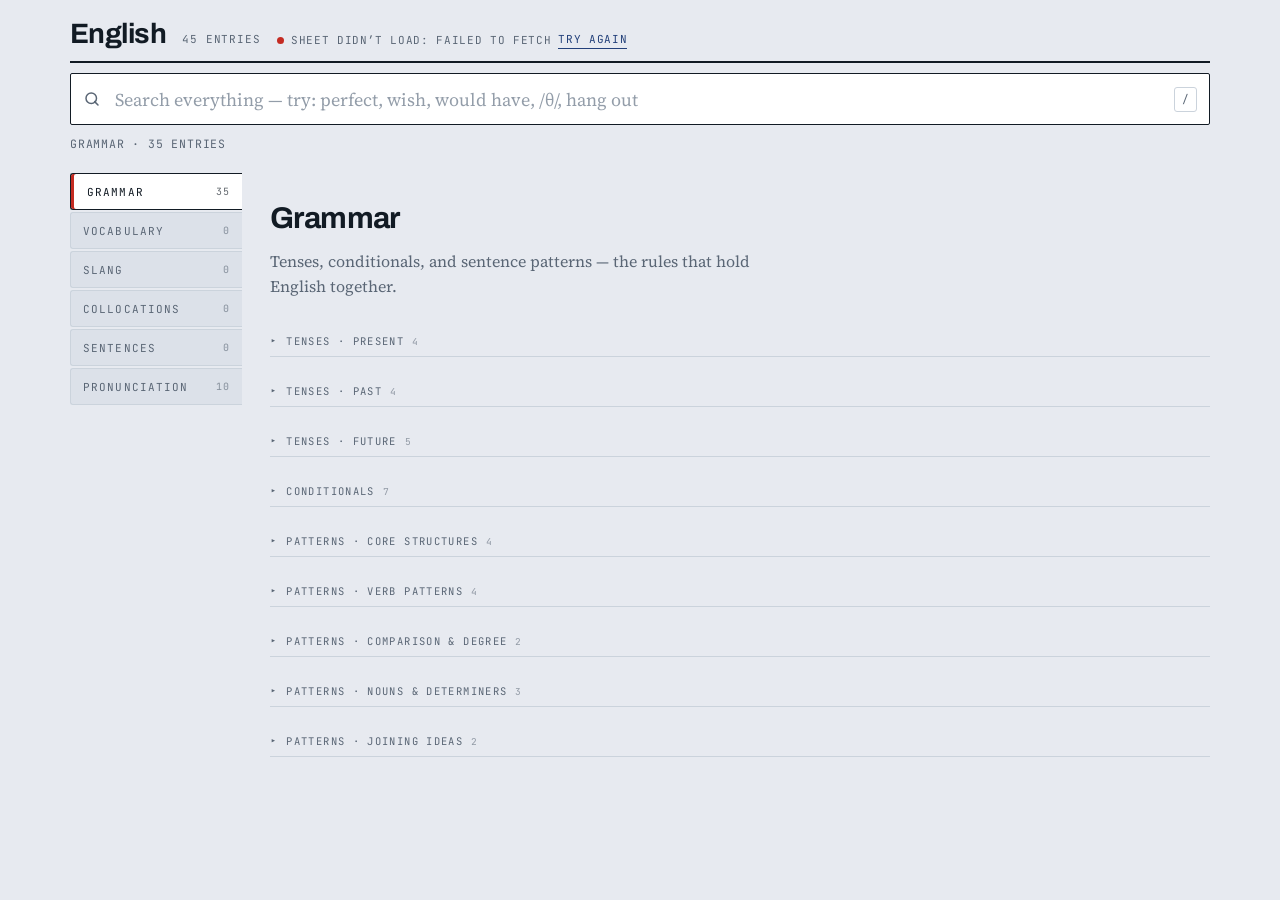
==== commit 8bd721ed: "Update SHEET_API to new deployment URL Co-Authored-By: Claude Opus 4.6 (1M context) <noreply@anthrop" ====
--- a/index.html
+++ b/index.html
@@ -65,7 +65,7 @@
        Paste your Apps Script web app URL (ends in /exec) between the quotes.
        You can also override it per-visit with ?api=... in the address bar.
        ===================================================================== */
-    const SHEET_API = "https://script.google.com/macros/s/AKfycbyXpKt--5P4Lw1YFbRyhDIwoP8zhJLT7iyj53fjy7wplPnkxyAX5TVh8UABpUz20FvjuQ/exec";
+    const SHEET_API = "https://script.google.com/macros/s/AKfycbyH7leBW3w9P5uDEg_lsxoakPPCNtGhYLTy3K1qXAO6E9dWksGML7r5f1Ed1D6DBB0PKA/exec";
 
     const API_URL = new URLSearchParams(location.search).get("api") || SHEET_API;
     const TYPE_TO_SECTION = { vocab: "vocabulary", slang: "slang", collocation: "collocations", sentence: "sentences" };
--- a/style.css
+++ b/style.css
@@ -184,37 +184,22 @@
 
 /* ---------- layout ---------- */
 .layout {
-  display: flex;
-  gap: 0;
+  display: grid;
+  grid-template-columns: 172px minmax(0, 1fr);
+  gap: 0 28px;
+  align-items: start;
 }
 
 aside {
-  display: none;
+  position: sticky;
+  top: 80px;
+  padding-top: 12px;
 }
 
 main {
   min-width: 0;
-  flex: 1;
   position: relative;
   z-index: 1
-}
-
-/* desktop: aside is a fixed sidebar */
-@media (min-width:861px) {
-  aside {
-    display: block;
-    width: 172px;
-    flex: none;
-    position: sticky;
-    top: 80px;
-    align-self: flex-start;
-    padding-top: 12px;
-    margin-right: 28px;
-  }
-
-  main {
-    max-width: 860px;
-  }
 }
 
 /* thumb tabs, cut into the edge of the book */
@@ -747,7 +732,6 @@
   }
 
   aside {
-    display: block;
     position: sticky;
     top: 68px;
     z-index: 20;
